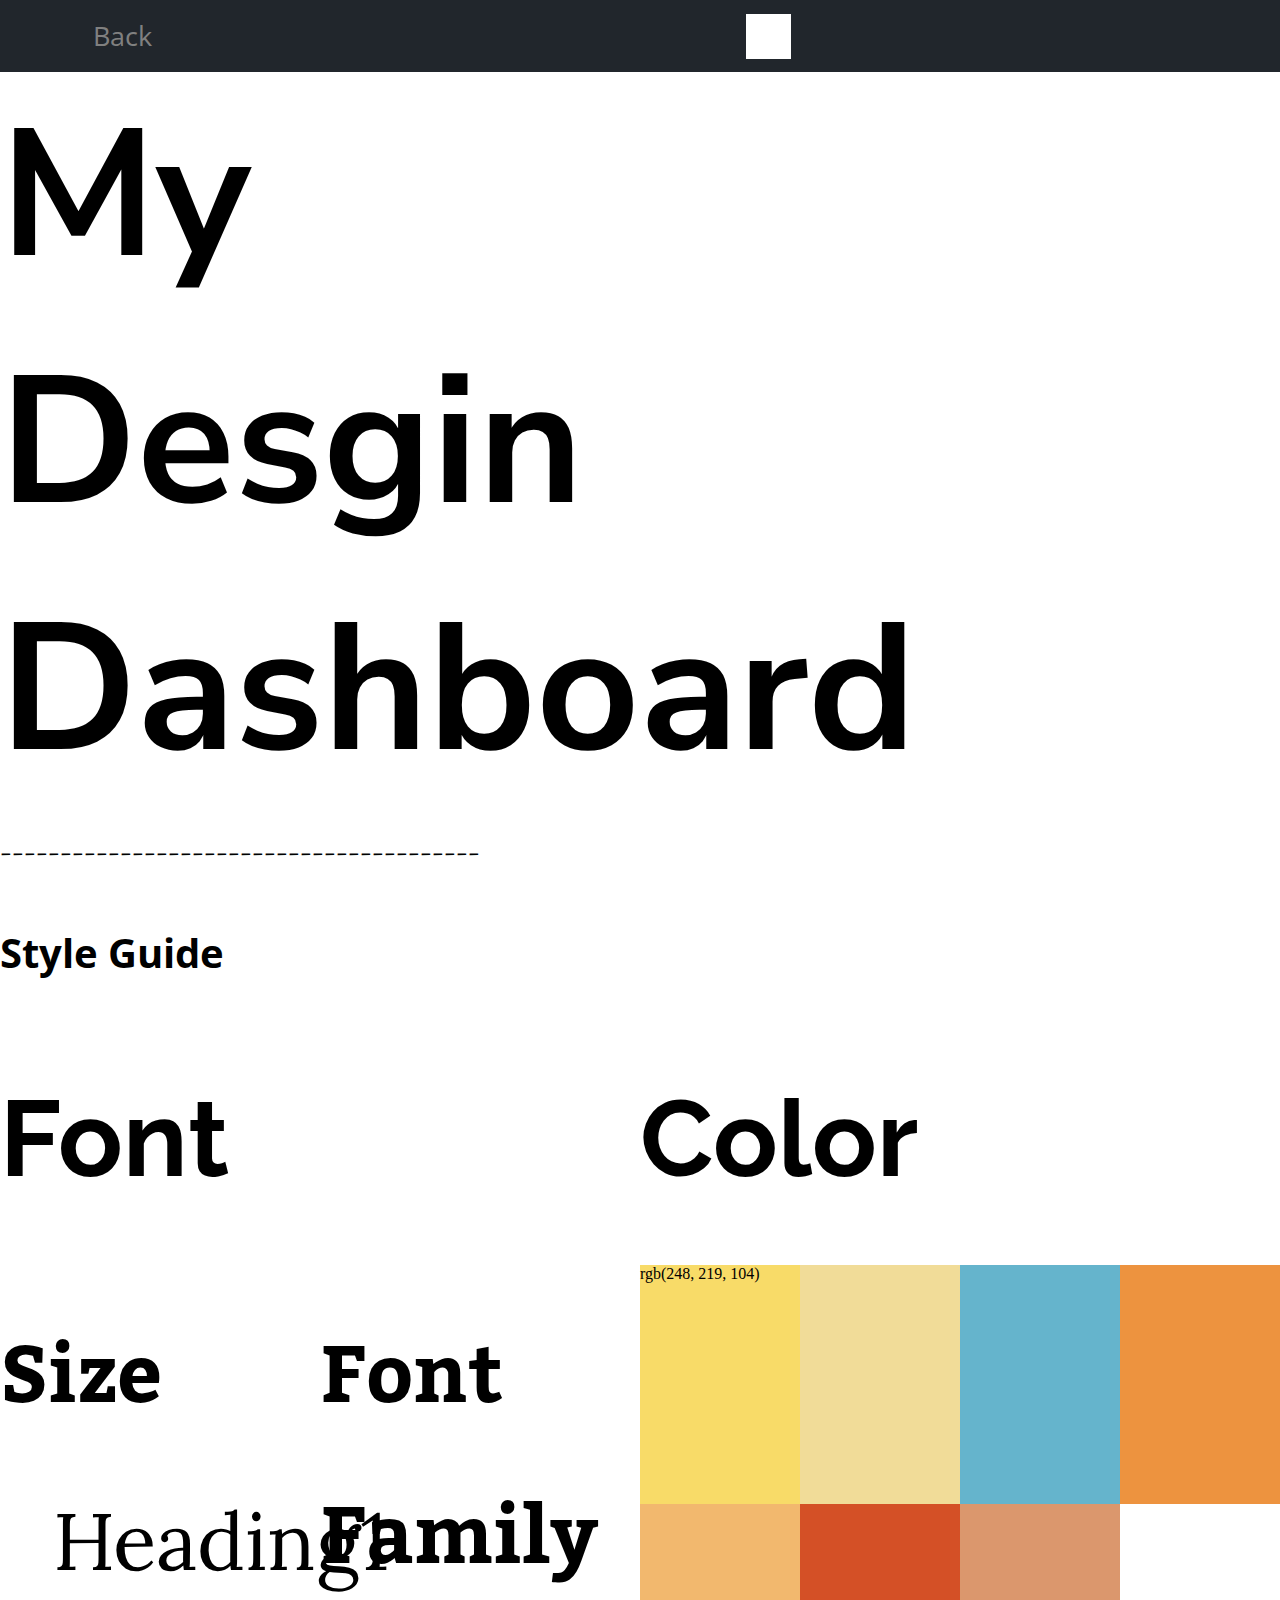
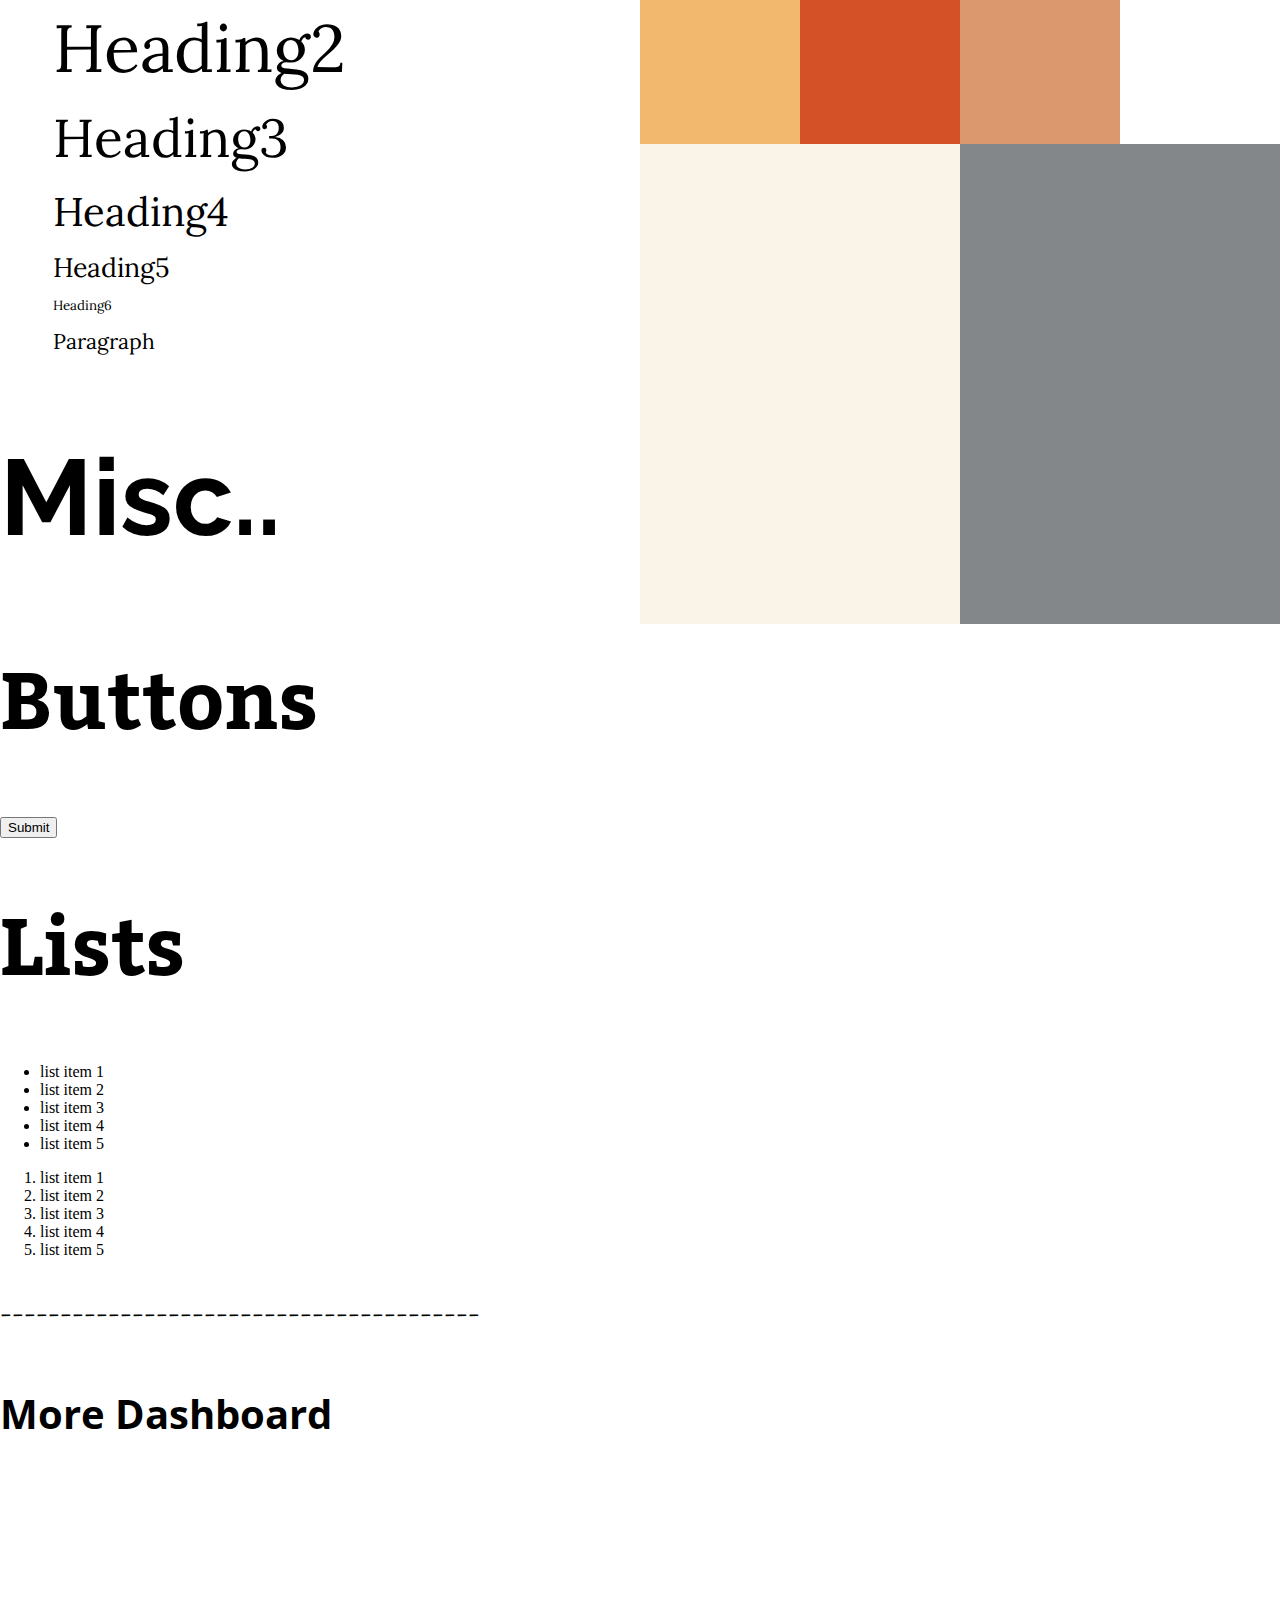
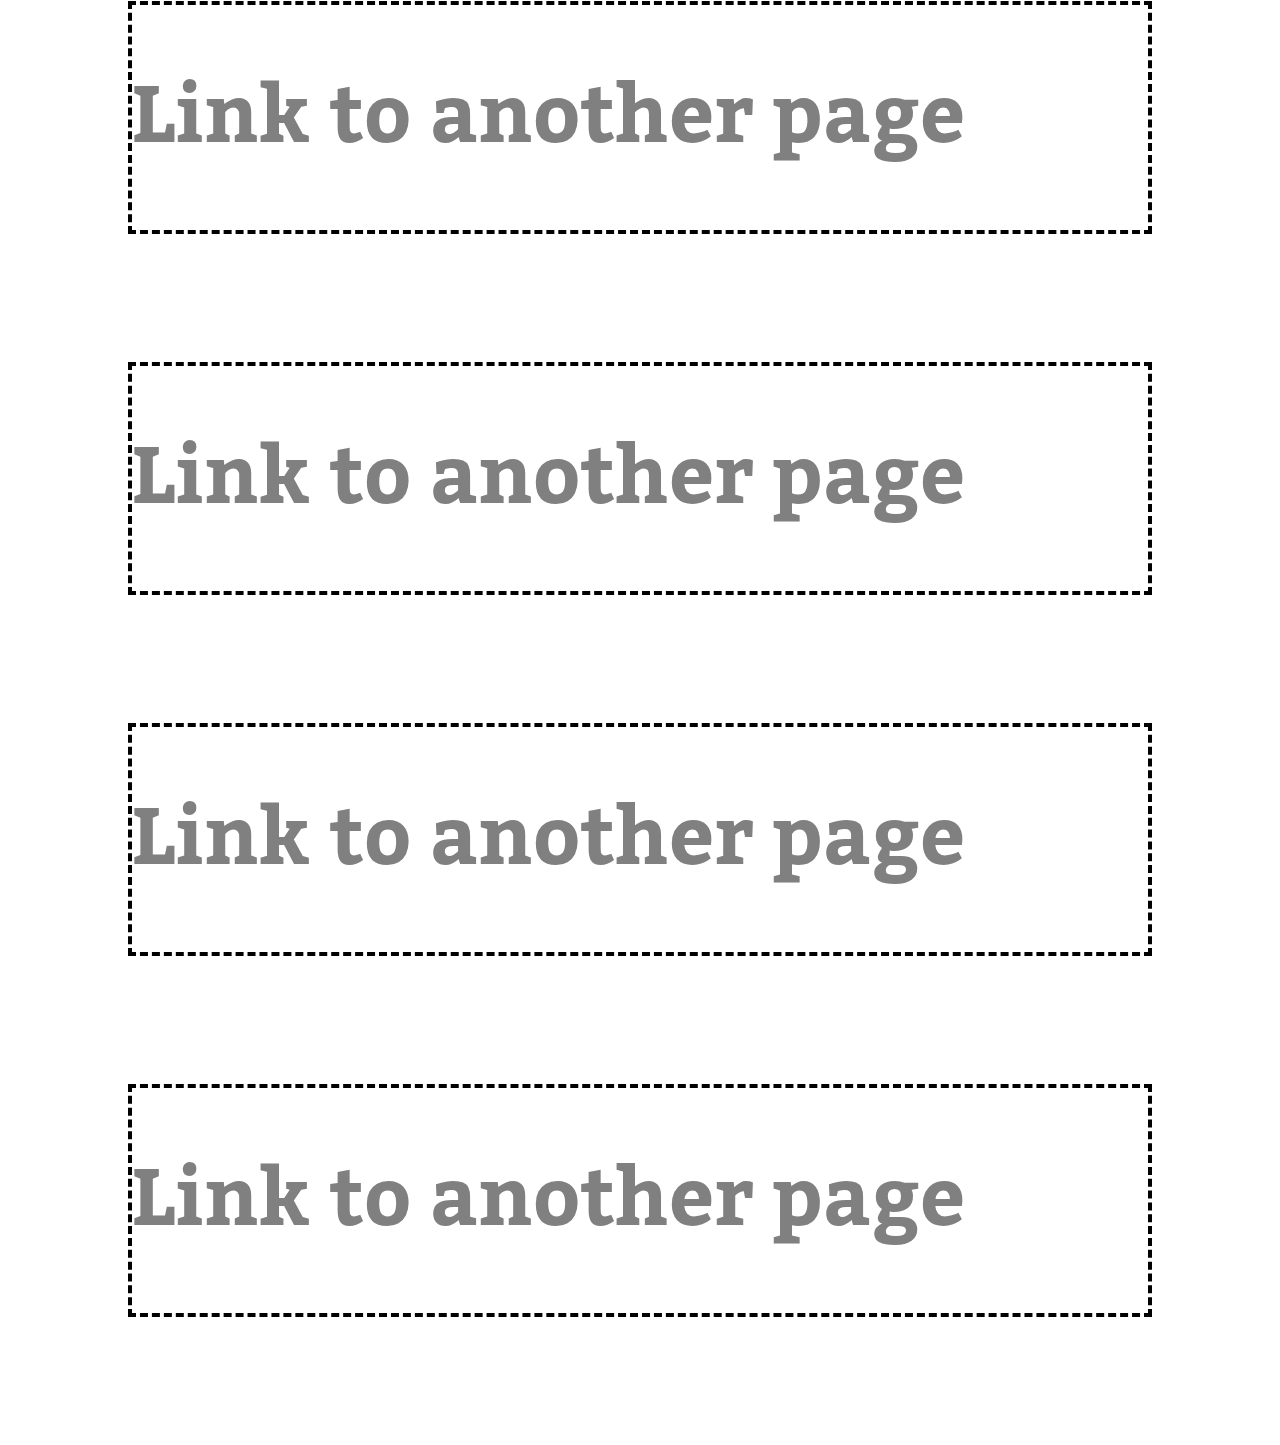
==== index.html @ 174cf0fc "temp save" ====
<!DOCTYPE html>
<html lang="en" dir="ltr">

<head>
    <meta charset="utf-8">
    <title>My Design Dashboard</title>
    <link rel="stylesheet" href="css/style.css">
</head>

<body>
    <div class="navBar">


      <div class="navButtonWrapper">
        <div class="navButton">
          <a href="#">Back</a>
        </div>

        <div class="navButton">

        </div>

      </div>



      <div class="logo">

      </div>

    </div>

    <div class="title">
      <h1>My</h1>
      <h1>Desgin</h1>
      <h1>Dashboard</h1>

    </div>

    <p>----------------------------------------</p>

    <h2>Style Guide</h2>

    <div class="curr">


      <div class="left">

        <h3>Font</h3>
        <div class="size">

          <h4>Size</h4>

          <ul>
            <p style = "font-size: 60pt; margin: 10pt;">Heading1</p>
            <p style = "font-size: 50pt; margin: 10pt;">Heading2</p>
            <p style = "font-size: 40pt; margin: 10pt;">Heading3</p>
            <p style = "font-size: 30pt; margin: 10pt;">Heading4</p>
            <p style = "font-size: 20pt; margin: 10pt;">Heading5</p>
            <p style = "font-size: 10pt; margin: 10pt;">Heading6</p>
            <p style = "font-size: 16pt; margin: 10pt;">Paragraph</p>

          </ul>



        </div>

        <div class="family">
          <h4>Font Family</h4>

        </div>
      </div>


      <div class="right">

        <h3>Color</h3>


        <div class="platter">
          <div id="c00">rgb(248, 219, 104)</div>
          <div id="c01"></div>
          <div id="c02"></div>
          <div id="c03"></div>

          <div id="c10"></div>
          <div id="c11"></div>
          <div id="c12"></div>
          <div id="c13"></div>

          <div id="c20"></div>
          <div id="c22"></div>
          <div id="c40"></div>

        </div>

      </div>

      <div class="misc">
        <h3>Misc..</h3>
        <div class="">
          <h4>Buttons</h4>
          <button type="button" name="button">Submit</button>

        </div>

        <div class="">
          <h4>Lists</h4>
          <ul>
            <li>list item 1</li>
            <li>list item 2</li>
            <li>list item 3</li>
            <li>list item 4</li>
            <li>list item 5</li>
          </ul>
          <ol>
            <li>list item 1</li>
            <li>list item 2</li>
            <li>list item 3</li>
            <li>list item 4</li>
            <li>list item 5</li>

          </ol>


        </div>

      </div>

    </div>


    <p>----------------------------------------</p>


    <h2>More Dashboard</h2>

    <div class="board">

      <div id="b01">
        <h4 style = "color: grey">Link to another page</h4>
      </div>

      <div id="b02">
        <h4 style = "color: grey">Link to another page</h4>
      </div>

      <div id="b03">
        <h4 style = "color: grey">Link to another page</h4>
      </div>


      <div id="b04">
        <h4 style = "color: grey">Link to another page</h4>
      </div>


    </div>

    <div class="footer">

    </div>

</body>

</html>
---- css/style.css ----
@import url('https://fonts.googleapis.com/css?family=Nunito+Sans:400,700|Open+Sans:700|Roboto|Lato|Raleway:800|EB+Garamond|Kadwa|Lora&display=swap');
*{
  box-sizing: border-box;
}

body, html{
  margin: 0px;
  padding: 0px;
}

body{
  display: flex;
  flex-direction: column;
}

h1{
  font-size: 20vh;
  font-family: "Nunito Sans";
  margin-top: 0.1vh;
  margin-bottom: 0.1vh;

}
h2{
  font-size: 30pt;
  margin-top: 0.8em;
  margin-bottom: 0.8em;
  font-family: "Open Sans"
}



.navBar{
  display: grid;
  grid-template-columns: auto, 10%, auto;
  grid-template-rows: 100%;
  width: 100vw;
  height: 8vh;
  background-color: rgb(33,38,44);
  align-items: center;


}

.navButtonWrapper{
  grid-column-start: 1;
  grid-column-end: 2;
  height: 100%;
  width: 20vw;
  display: flex;
  flex-direction: row;
  flex-wrap: nowrap;
  justify-content: center;
  align-items: center;


}

.navButton{
  transition-duration: 0.5s;
  border-radius: 4pt;
  padding: 4pt;
}

.navButton a{
  font-size: 20pt;
  font-family: "Open Sans";
  color: grey;
  text-decoration: none;

}

.navButton:hover{
  background-color: white;
  color: black;
  transition-duration: 0.5s;
}

.logo{
  grid-column-start: 2;
  grid-column-end: 3;
  height:5vh;
  width: 5vh;
  background-image: url("../static/emoji.jpg")
}

.curr {
  display: grid;
  grid-template-columns: 50%, 50%;
  grid-template-rows: auto auto;


}
.curr .left{
  display: grid;
  grid-column-start: 1;
  width: 50vw;
  grid-template-columns: 50% 50%;
  grid-template-rows: auto auto;
}

.left h3{
  grid-column: 1 / 3;
  grid-row: 1 / 2;

}

.size{
  grid-column: 1 / 2;
  grid-row: 2 / 3;
}

.family{
  grid-column: 2 / 3;
  grid-row: 2 /3
}

.curr .right{
  width: 50vw;
  grid-column-start: 2;

}

.platter{
  display: grid;
  width: 100%;
  height: 100%;
  grid-template-columns: 25% 25% 25% 25%;
  grid-template-rows: 25% 25% 25% 25%;

}

.platter div{
  transition-duration: 0.3s;
}

.platter span{
  display: none;
}

.platter div:hover{
  transform: scale(1.2);
  transition-duration: 0.3s;
  border: 1px solid black;


}

.platter div:hover + span{
  display: block;
}




#c00{
  background-color: rgb(248, 219, 104);

}

#c01{
  background-color: rgb(241, 220, 152);

}
#c02{
  background-color: rgb(101, 180, 204);

}
#c03{
  background-color: rgb(237, 147, 63);

}
#c10{
  background-color: rgb(242, 184, 110);

}
#c11{
  background-color: rgb(212, 80, 38);

}
#c12{
  background-color: rgb(219, 151, 109);

}


#c20{
  background-color: rgb(249, 244, 231);
  grid-column: 1 / 3;
  grid-row: 3 / 5;

}
#c22{
  background-color: rgb(131, 135, 138);
  grid-column: 3 / 5;
  grid-row: 3 / 5;

}



.curr .misc{
  grid-column-start: 1;
  grid-row-start: 2;

}







.board div{
  width: 80vw;
  margin: 10vw;
  border: 4px dashed black;
  transition-duration: 0.3s;

}

.board div:hover{
  transform: scale(0.98);
  border: 5px solid black;
  transition-duration: 0.3s;

}


h3{
  font-size: 80pt;
  margin-top: 0.6em;
  margin-bottom: 0.6em;
  font-family: "Raleway"
}
h4{
  font-size: 60pt;
  margin-top: 0.4em;
  margin-bottom: 0.4em;
  font-family: "Kadwa"
}
h5{
  font-size: 40pt;
  margin-top: 0.2em;
  margin-bottom: 0.2em;
  font-family: "Roboto"
}
h6{
  font-size: 20pt;
  margin-top: 0.1em;
  margin-bottom: 0.1em;
  font-family: "Lato"
}

p{
  font-size: 18pt;
  font-family: "Lora"
}


.navSub{
  margin-top:3vh;
  margin-left: 1.5vw;
  margin-right:1.5vw;
  font-size: 3.5vh;
  font-family: sans-serif;
  background-color: black;
  width: 100px;
  height: 40px;
  text-align: center;
  transition-duration: 0.25s;
}

.navSub:hover{
  width: 120px;
  height: 45px;
  transition-duration: 0.25s;
}




.linkButton{
  color: grey;
  transition-duration: 0.25s;
  text-decoration: none;

}
.linkButton:hover{
  color: white;
  text-decoration: underline;
  transition-duration: 0.25s;
}
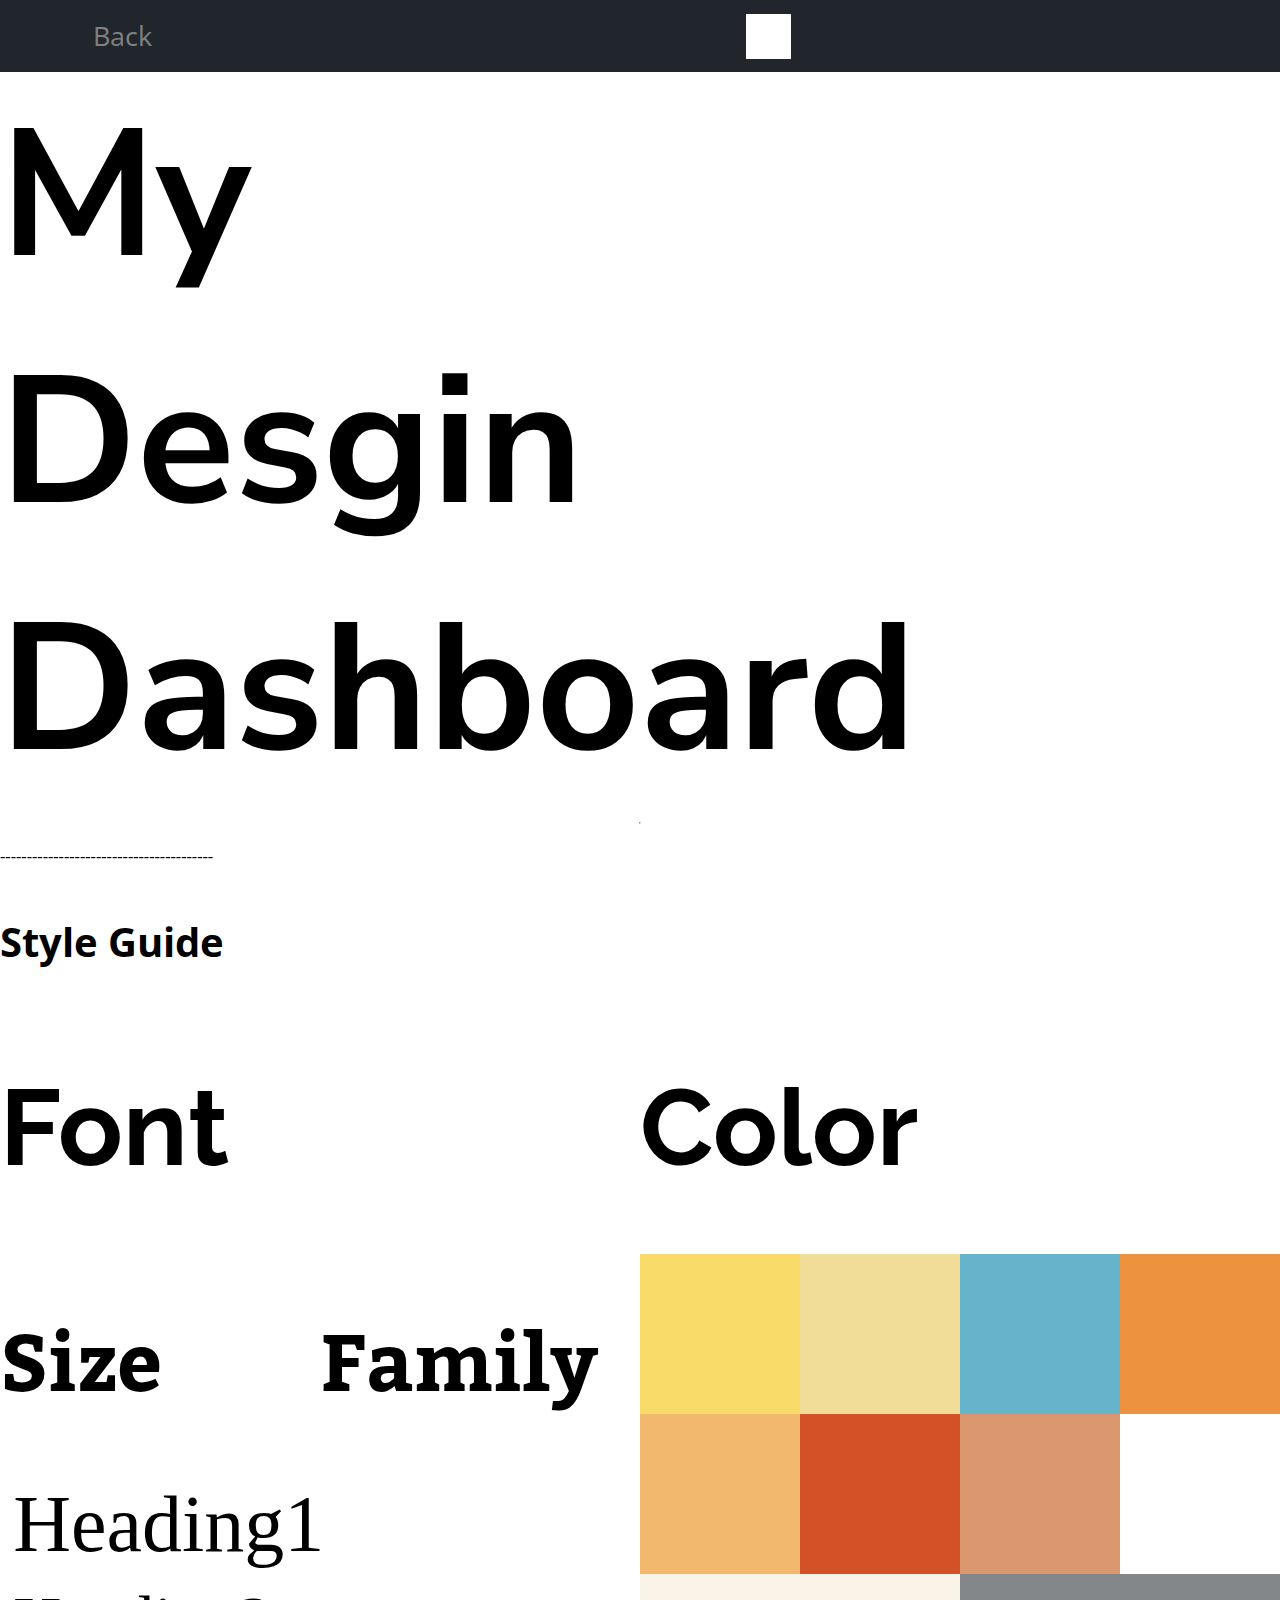
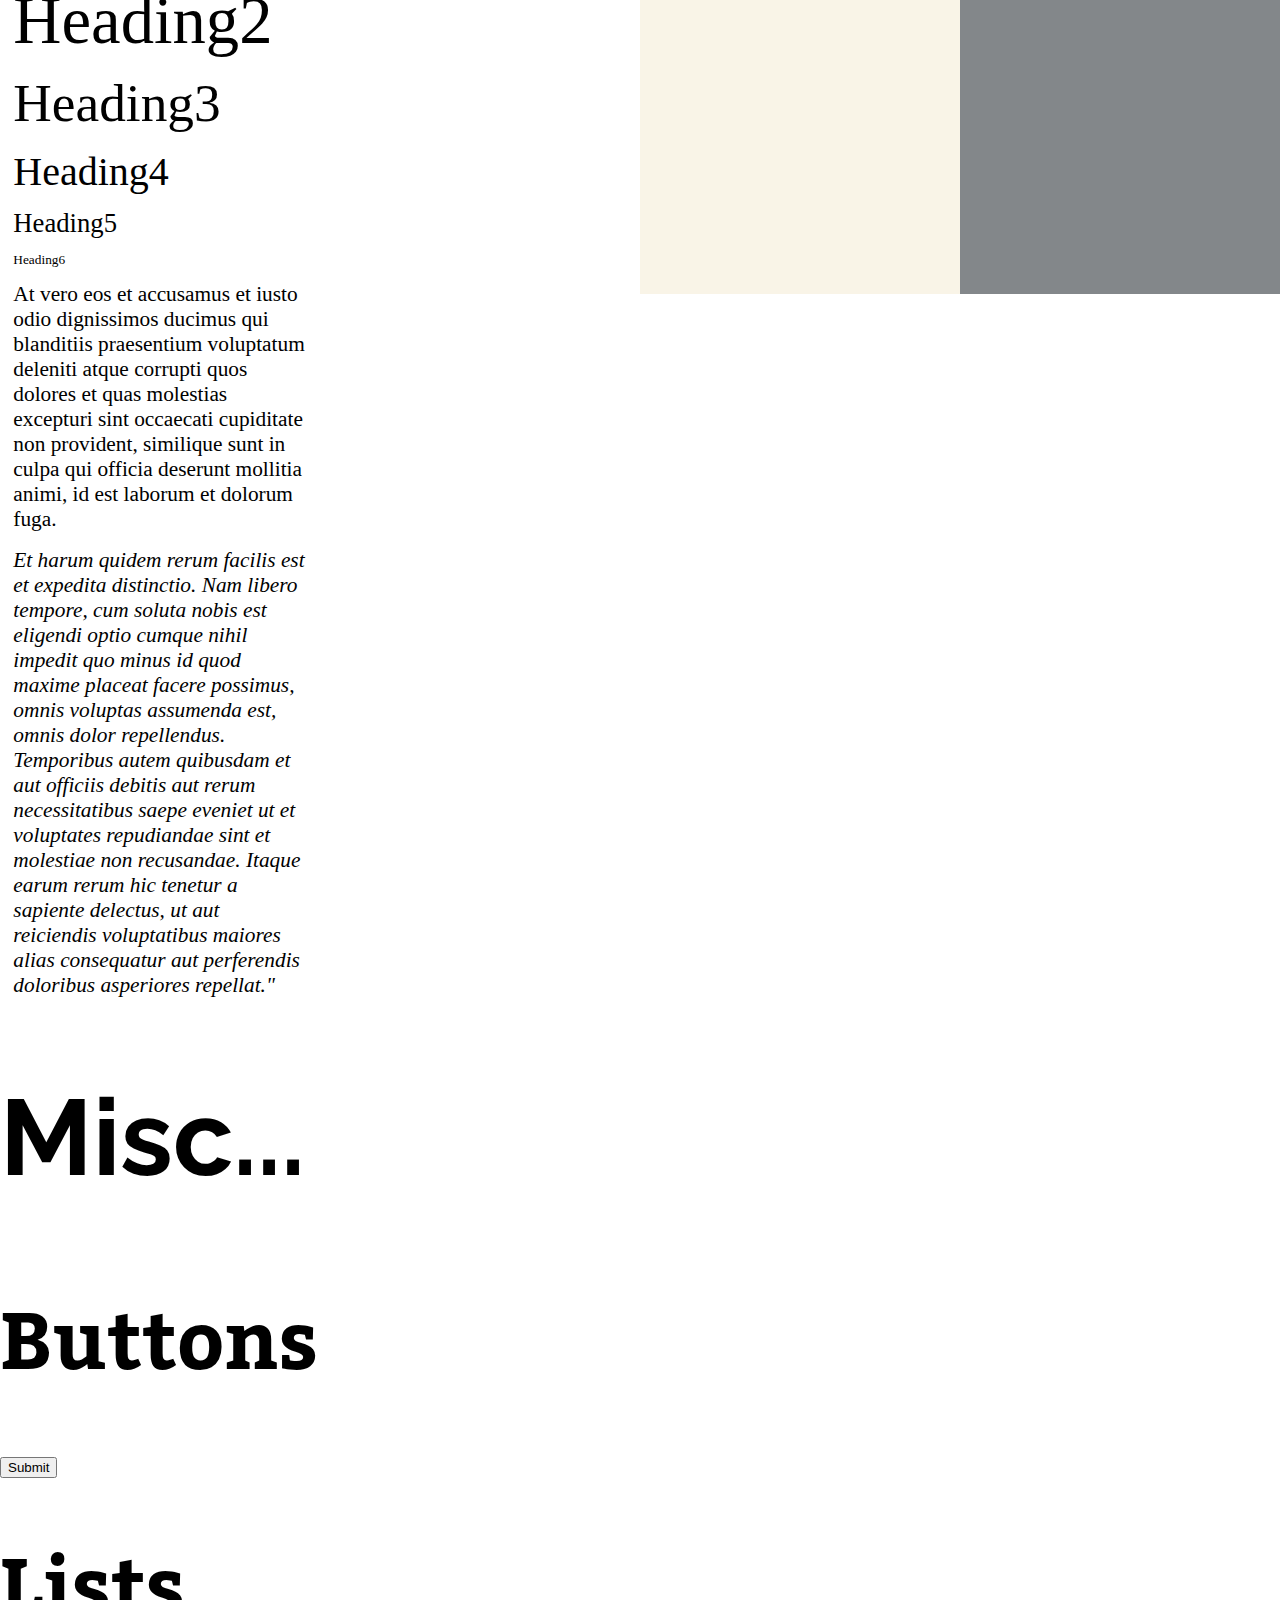
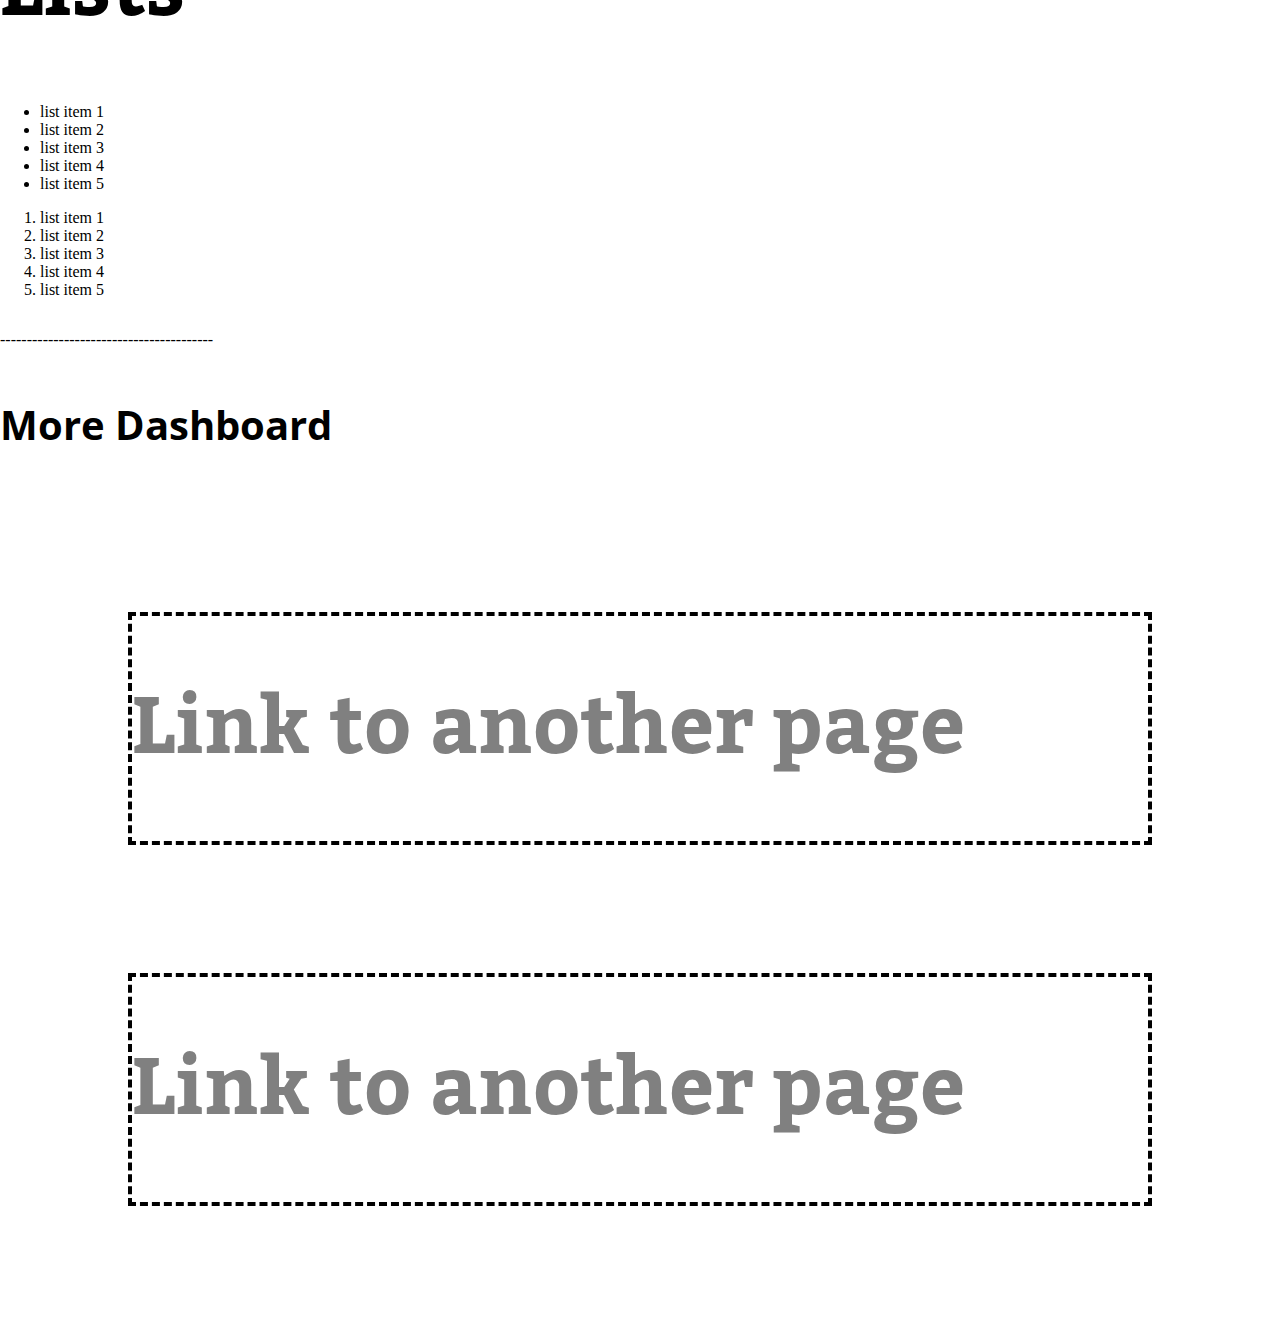
==== commit ec0915d9: "temp save" ====
--- a/index.html
+++ b/index.html
@@ -37,6 +37,8 @@
 
     </div>
 
+    <hr>
+
     <p>----------------------------------------</p>
 
     <h2>Style Guide</h2>
@@ -51,23 +53,34 @@
 
           <h4>Size</h4>
 
-          <ul>
-            <p style = "font-size: 60pt; margin: 10pt;">Heading1</p>
-            <p style = "font-size: 50pt; margin: 10pt;">Heading2</p>
-            <p style = "font-size: 40pt; margin: 10pt;">Heading3</p>
-            <p style = "font-size: 30pt; margin: 10pt;">Heading4</p>
-            <p style = "font-size: 20pt; margin: 10pt;">Heading5</p>
-            <p style = "font-size: 10pt; margin: 10pt;">Heading6</p>
-            <p style = "font-size: 16pt; margin: 10pt;">Paragraph</p>
 
-          </ul>
+          <p style = "font-size: 60pt; margin: 10pt;">Heading1</p>
+          <p style = "font-size: 50pt; margin: 10pt;">Heading2</p>
+          <p style = "font-size: 40pt; margin: 10pt;">Heading3</p>
+          <p style = "font-size: 30pt; margin: 10pt;">Heading4</p>
+          <p style = "font-size: 20pt; margin: 10pt;">Heading5</p>
+          <p style = "font-size: 10pt; margin: 10pt;">Heading6</p>
+          <p style = "font-size: 16pt; margin: 10pt;">At vero eos et accusamus et iusto odio
+            dignissimos ducimus qui blanditiis praesentium voluptatum deleniti atque
+            corrupti quos dolores et quas molestias excepturi sint occaecati cupiditate
+            non provident, similique sunt in culpa qui officia deserunt mollitia animi,
+            id est laborum et dolorum fuga. <p>
+          <p style = "font-size: 16pt; margin: 10pt; font-style: italic">Et harum quidem rerum facilis est et expedita
+            distinctio. Nam libero tempore, cum soluta nobis est eligendi optio cumque nihil
+            impedit quo minus id quod maxime placeat facere possimus, omnis voluptas assumenda est,
+            omnis dolor repellendus. Temporibus autem quibusdam et aut officiis debitis aut rerum
+            necessitatibus saepe eveniet ut et voluptates repudiandae sint et molestiae non recusandae.
+            Itaque earum rerum hic tenetur a sapiente delectus, ut aut reiciendis voluptatibus maiores alias
+            consequatur aut perferendis doloribus asperiores repellat."</p>
+
+
 
 
 
         </div>
 
         <div class="family">
-          <h4>Font Family</h4>
+          <h4>Family</h4>
 
         </div>
       </div>
@@ -79,26 +92,26 @@
 
 
         <div class="platter">
-          <div id="c00">rgb(248, 219, 104)</div>
-          <div id="c01"></div>
-          <div id="c02"></div>
-          <div id="c03"></div>
+          <div id="c00"><span>rgb(248, 219, 104)</span></div>
+          <div id="c01"><span>rgb(248, 219, 104)</span></div>
+          <div id="c02"><span>rgb(248, 219, 104)</span></div>
+          <div id="c03"><span>rgb(248, 219, 104)</span></div>
 
-          <div id="c10"></div>
-          <div id="c11"></div>
-          <div id="c12"></div>
-          <div id="c13"></div>
+          <div id="c10"><span>rgb(248, 219, 104)</span></div>
+          <div id="c11"><span>rgb(248, 219, 104)</span></div>
+          <div id="c12"><span>rgb(248, 219, 104)</span></div>
+          <div id="c13"><span>rgb(248, 219, 104)</span></div>
 
-          <div id="c20"></div>
-          <div id="c22"></div>
-          <div id="c40"></div>
+          <div id="c20"><span>rgb(248, 219, 104)</span></div>
+          <div id="c22"><span>rgb(248, 219, 104)</span></div>
+          <div id="c40"><span>rgb(248, 219, 104)</span></div>
 
         </div>
 
       </div>
 
       <div class="misc">
-        <h3>Misc..</h3>
+        <h3>Misc...</h3>
         <div class="">
           <h4>Buttons</h4>
           <button type="button" name="button">Submit</button>
@@ -146,14 +159,14 @@
         <h4 style = "color: grey">Link to another page</h4>
       </div>
 
-      <div id="b03">
+      <!-- <div id="b03">
         <h4 style = "color: grey">Link to another page</h4>
       </div>
 
 
       <div id="b04">
         <h4 style = "color: grey">Link to another page</h4>
-      </div>
+      </div> -->
 
 
     </div>
--- a/css/style.css
+++ b/css/style.css
@@ -26,6 +26,7 @@
   margin-bottom: 0.8em;
   font-family: "Open Sans"
 }
+
 
 
 
@@ -85,7 +86,7 @@
 
 .curr {
   display: grid;
-  grid-template-columns: 50%, 50%;
+  grid-template-columns: 50% 50%;
   grid-template-rows: auto auto;
 
 
@@ -109,6 +110,17 @@
   grid-row: 2 / 3;
 }
 
+.size h1{
+
+}
+
+.size h2{
+
+}
+.size p{
+  font-family: Georgia;
+  font
+}
 .family{
   grid-column: 2 / 3;
   grid-row: 2 /3
@@ -116,6 +128,7 @@
 
 .curr .right{
   width: 50vw;
+  height: 50vw;
   grid-column-start: 2;
 
 }
@@ -131,23 +144,31 @@
 
 .platter div{
   transition-duration: 0.3s;
-}
-
-.platter span{
-  display: none;
-}
-
-.platter div:hover{
+  display: flex;
+  justify-content: center;
+  align-items: center;
+}
+
+.platter div span{
+  opacity: 0;
+  transition-duration: 0.5s;
+}
+
+
+
+.platter div:hover {
   transform: scale(1.2);
   transition-duration: 0.3s;
   border: 1px solid black;
 
-
-}
-
-.platter div:hover + span{
-  display: block;
-}
+}
+
+.platter div:hover span{
+  opacity: 1;
+  transition-duration: 0.5s;
+
+}
+
 
 
 
@@ -232,6 +253,10 @@
   margin-bottom: 0.6em;
   font-family: "Raleway"
 }
+h3:hover{
+  text-decoration: underline;
+
+}
 h4{
   font-size: 60pt;
   margin-top: 0.4em;
@@ -251,10 +276,7 @@
   font-family: "Lato"
 }
 
-p{
-  font-size: 18pt;
-  font-family: "Lora"
-}
+
 
 
 .navSub{
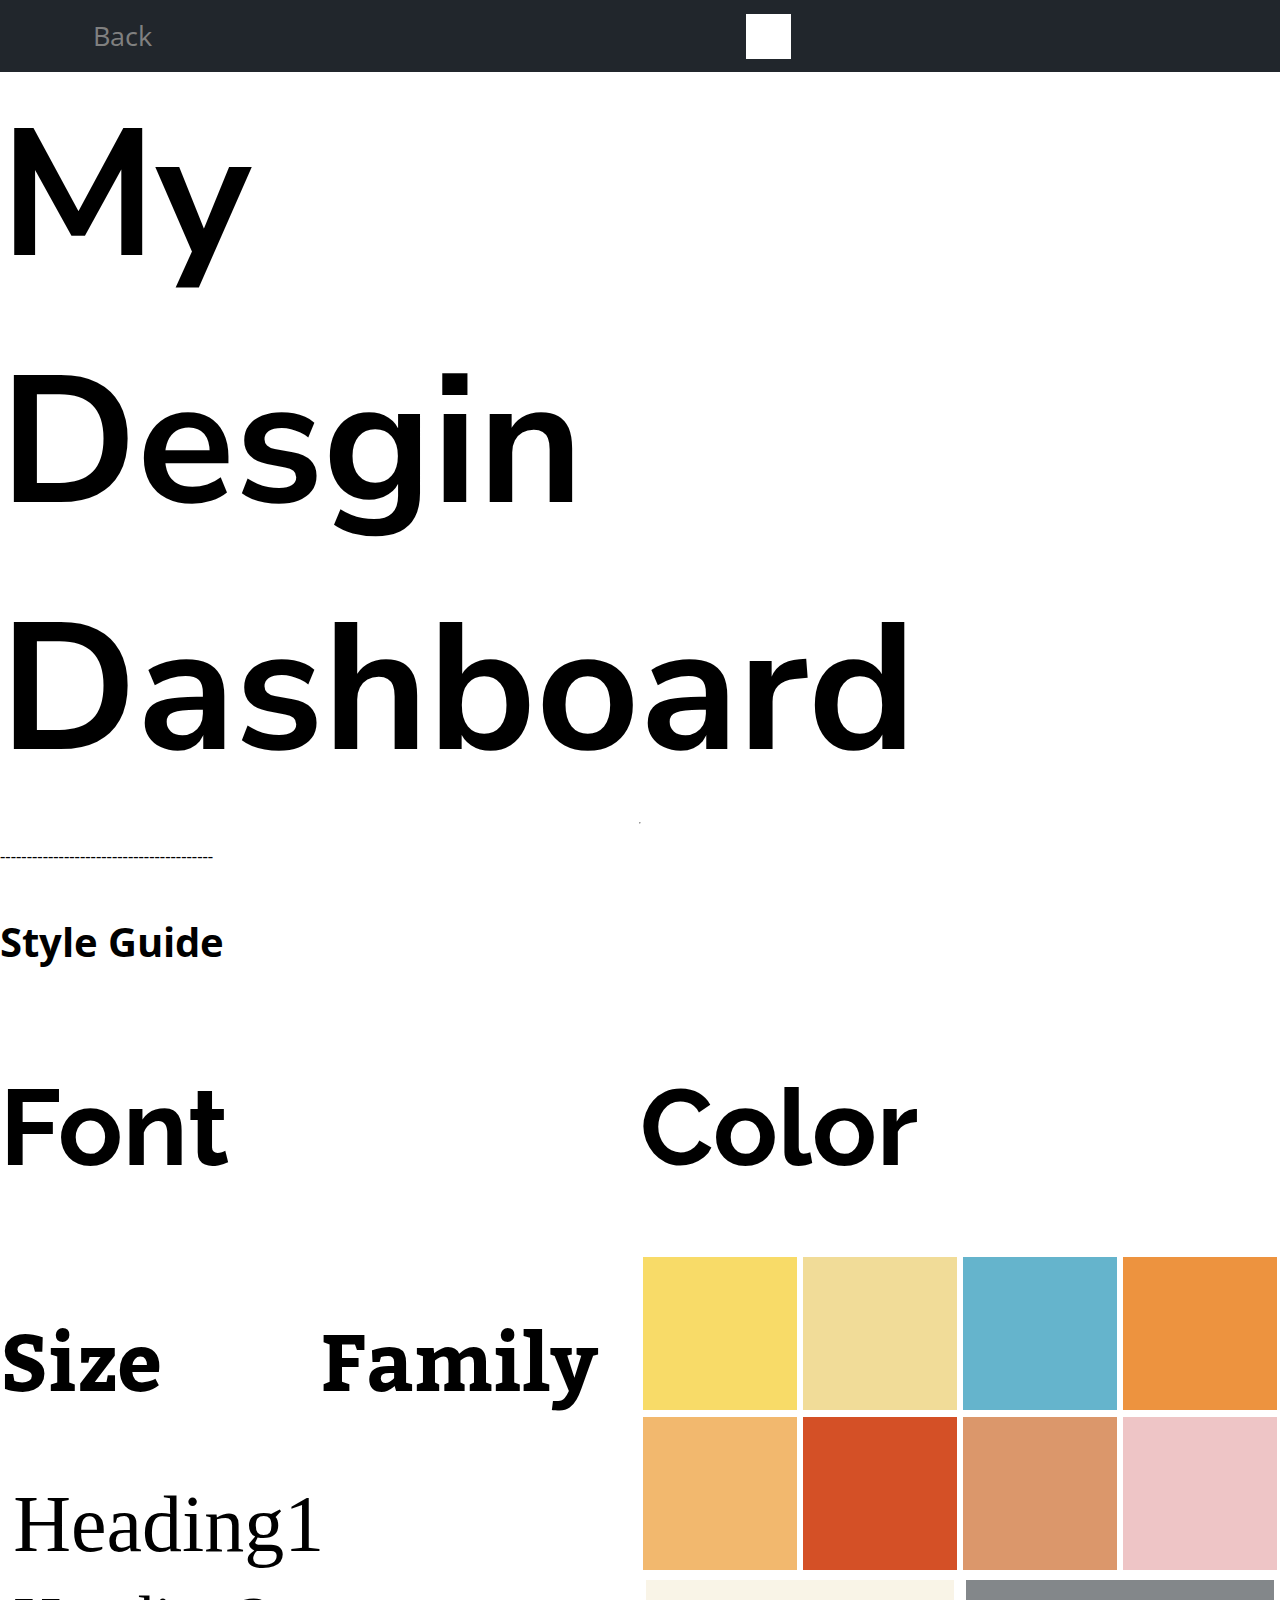
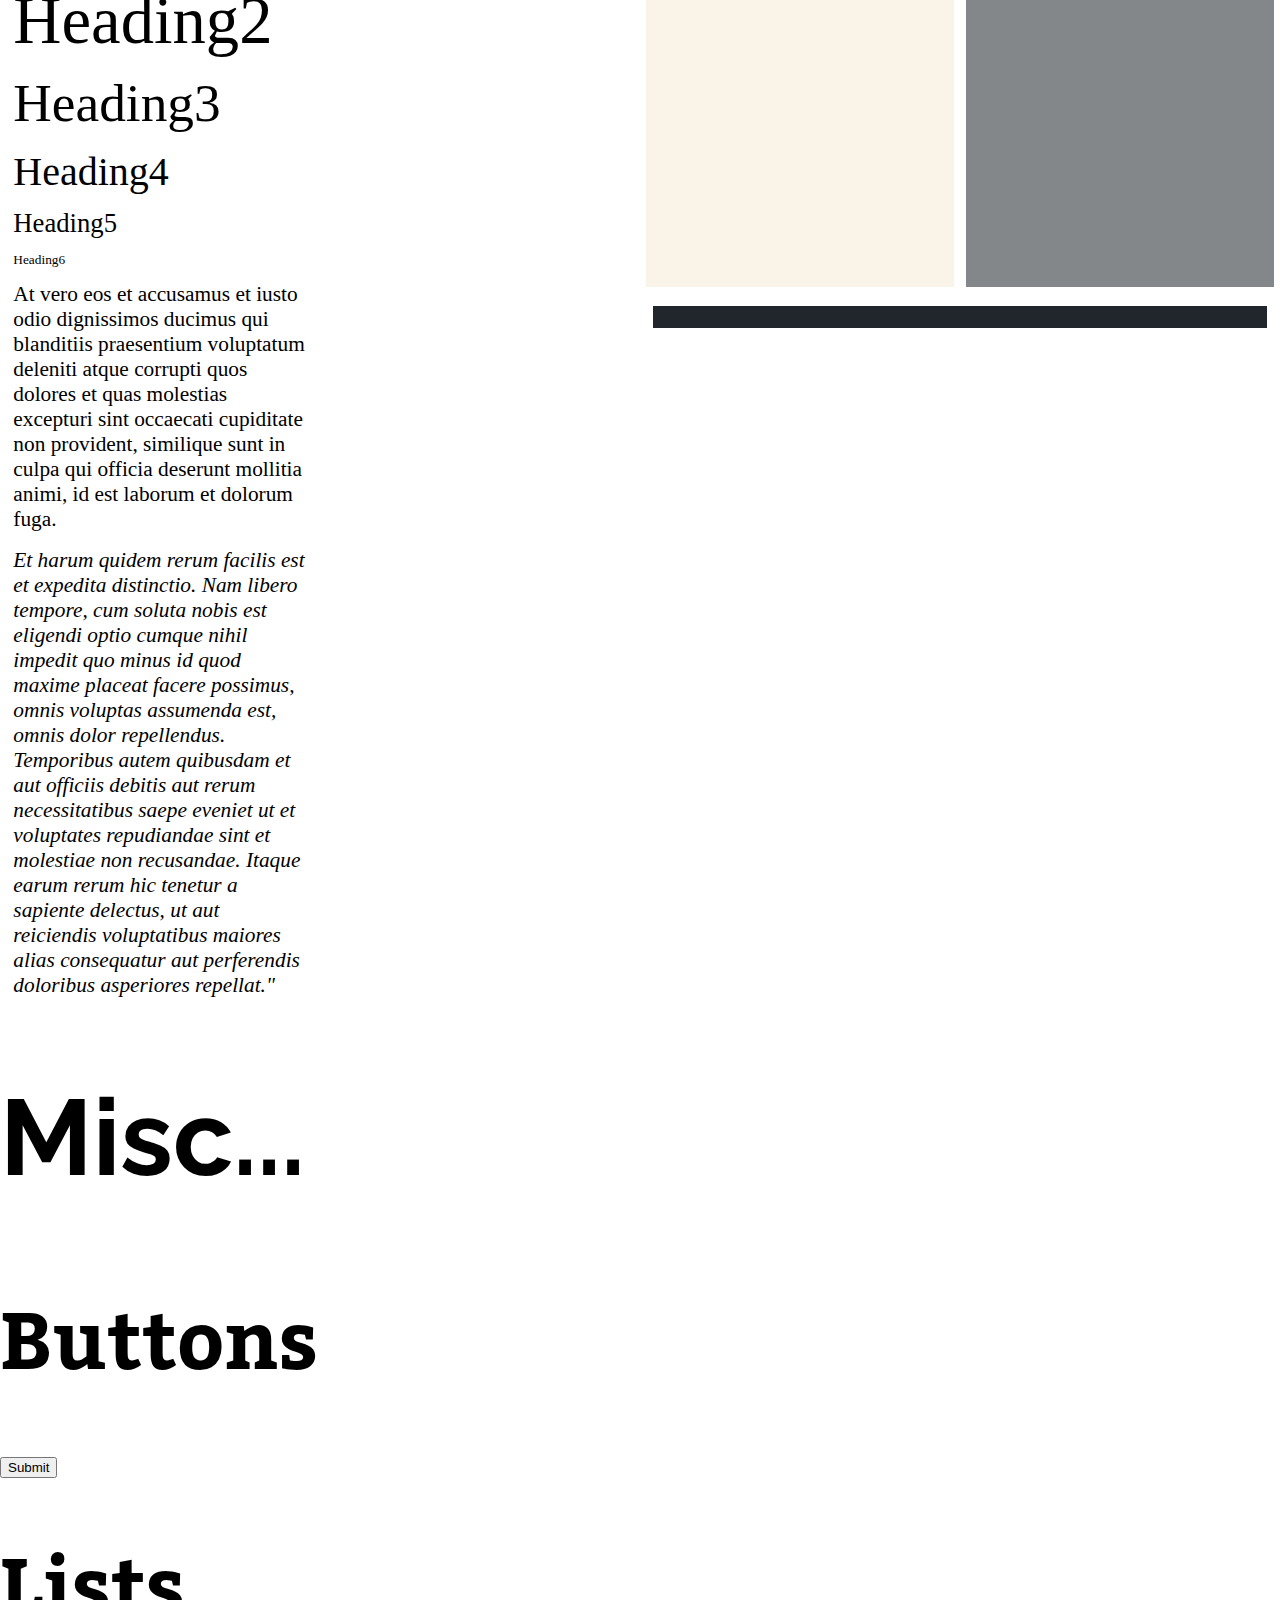
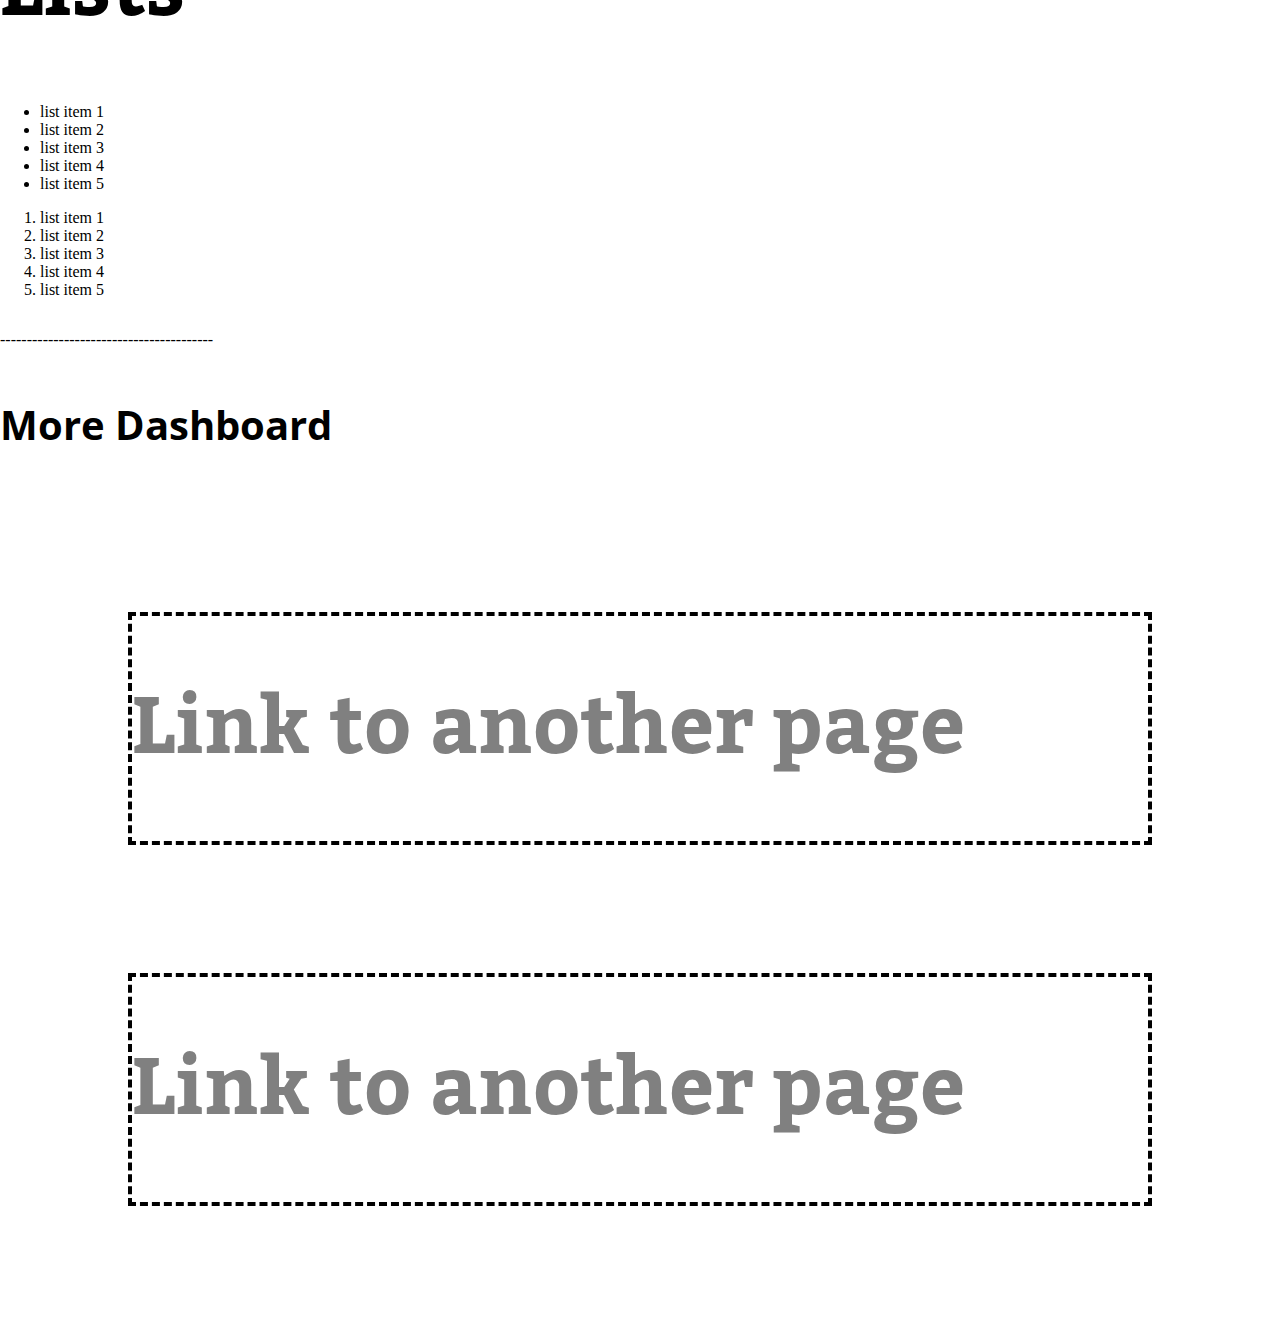
==== commit 810a470f: "temp save" ====
--- a/index.html
+++ b/index.html
@@ -92,19 +92,19 @@
 
 
         <div class="platter">
-          <div id="c00"><span>rgb(248, 219, 104)</span></div>
-          <div id="c01"><span>rgb(248, 219, 104)</span></div>
-          <div id="c02"><span>rgb(248, 219, 104)</span></div>
-          <div id="c03"><span>rgb(248, 219, 104)</span></div>
+          <div id="c00"><span>#f8db68</span></div>
+          <div id="c01"><span>#f1dc98</span></div>
+          <div id="c02"><span>#65b4cc</span></div>
+          <div id="c03"><span>#ed933f</span></div>
 
-          <div id="c10"><span>rgb(248, 219, 104)</span></div>
-          <div id="c11"><span>rgb(248, 219, 104)</span></div>
-          <div id="c12"><span>rgb(248, 219, 104)</span></div>
-          <div id="c13"><span>rgb(248, 219, 104)</span></div>
+          <div id="c10"><span>#f2b86e</span></div>
+          <div id="c11"><span>#d45026</span></div>
+          <div id="c12"><span>#db976b</span></div>
+          <div id="c13"><span>#eec5c6</span></div>
 
-          <div id="c20"><span>rgb(248, 219, 104)</span></div>
-          <div id="c22"><span>rgb(248, 219, 104)</span></div>
-          <div id="c40"><span>rgb(248, 219, 104)</span></div>
+          <div id="c20"><span>#f9f4e7</span></div>
+          <div id="c22"><span>#83878a</span></div>
+          <div id="c40"><span>#21262c</span></div>
 
         </div>
 
--- a/css/style.css
+++ b/css/style.css
@@ -143,6 +143,7 @@
 }
 
 .platter div{
+  margin:2%;
   transition-duration: 0.3s;
   display: flex;
   justify-content: center;
@@ -152,20 +153,22 @@
 .platter div span{
   opacity: 0;
   transition-duration: 0.5s;
-}
-
-
+  font-family: sans-serif;
+  font-size: 14pt;
+  text-transform: uppercase;
+
+}
 
 .platter div:hover {
   transform: scale(1.2);
   transition-duration: 0.3s;
-  border: 1px solid black;
+  border: 1px dashed black;
 
 }
 
 .platter div:hover span{
   opacity: 1;
-  transition-duration: 0.5s;
+  transition-duration: 0.7s;
 
 }
 
@@ -174,47 +177,58 @@
 
 
 #c00{
-  background-color: rgb(248, 219, 104);
+  background-color: #f8db68;
 
 }
 
 #c01{
-  background-color: rgb(241, 220, 152);
+  background-color: #f1dc98;
 
 }
 #c02{
-  background-color: rgb(101, 180, 204);
+  background-color: #65b4cc;
 
 }
 #c03{
-  background-color: rgb(237, 147, 63);
+  background-color: #ed933f;
 
 }
 #c10{
-  background-color: rgb(242, 184, 110);
+  background-color: #f2b86e;
 
 }
 #c11{
-  background-color: rgb(212, 80, 38);
+  background-color: #d45026;
 
 }
 #c12{
-  background-color: rgb(219, 151, 109);
-
+  background-color: #db976b;
+
+}
+
+#c13{
+  background-color: #eec5c6;
 }
 
 
 #c20{
-  background-color: rgb(249, 244, 231);
+  background-color: #f9f4e7;
   grid-column: 1 / 3;
   grid-row: 3 / 5;
 
 }
 #c22{
-  background-color: rgb(131, 135, 138);
+  background-color: #83878a;
   grid-column: 3 / 5;
   grid-row: 3 / 5;
 
+}
+
+#c40{
+  background-color: #21262c;
+  color: #F9F4E7;
+  grid-column: 1 / 5;
+  grid-row: 5 / 6;
 }
 
 
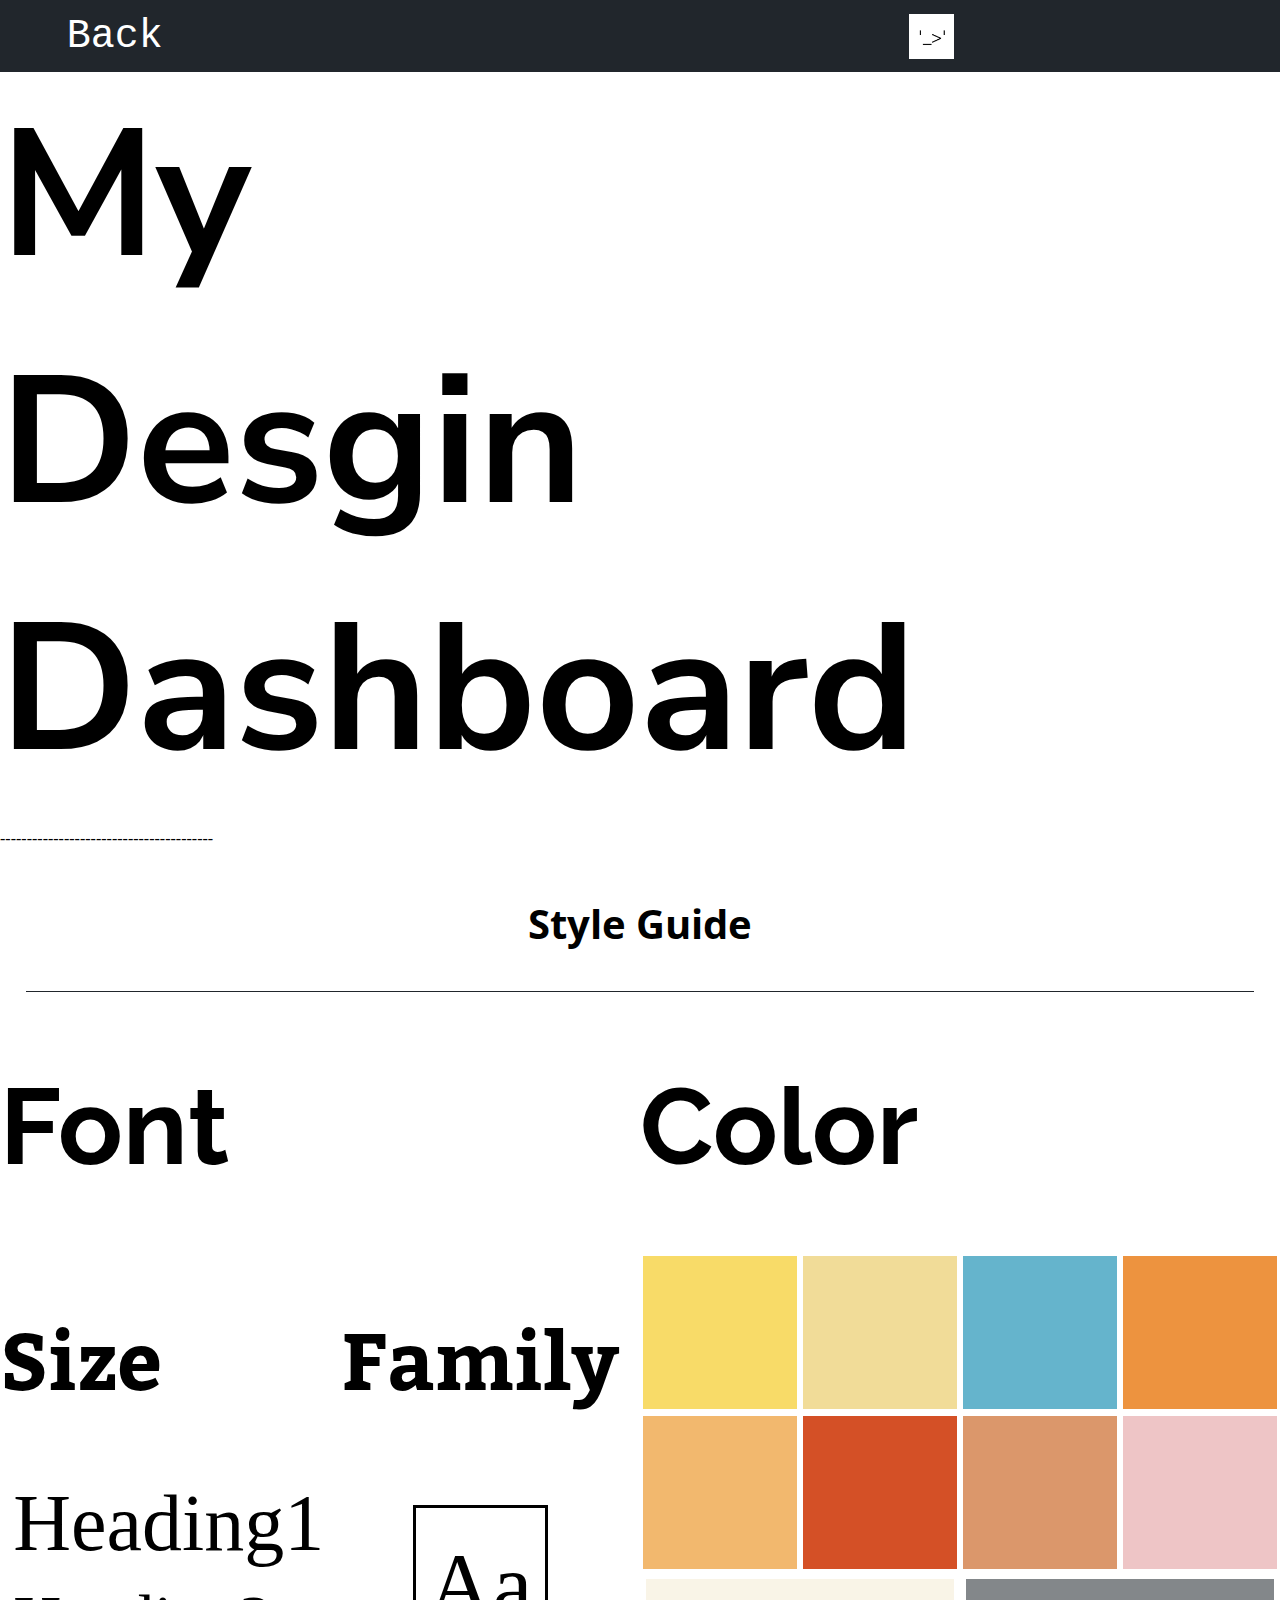
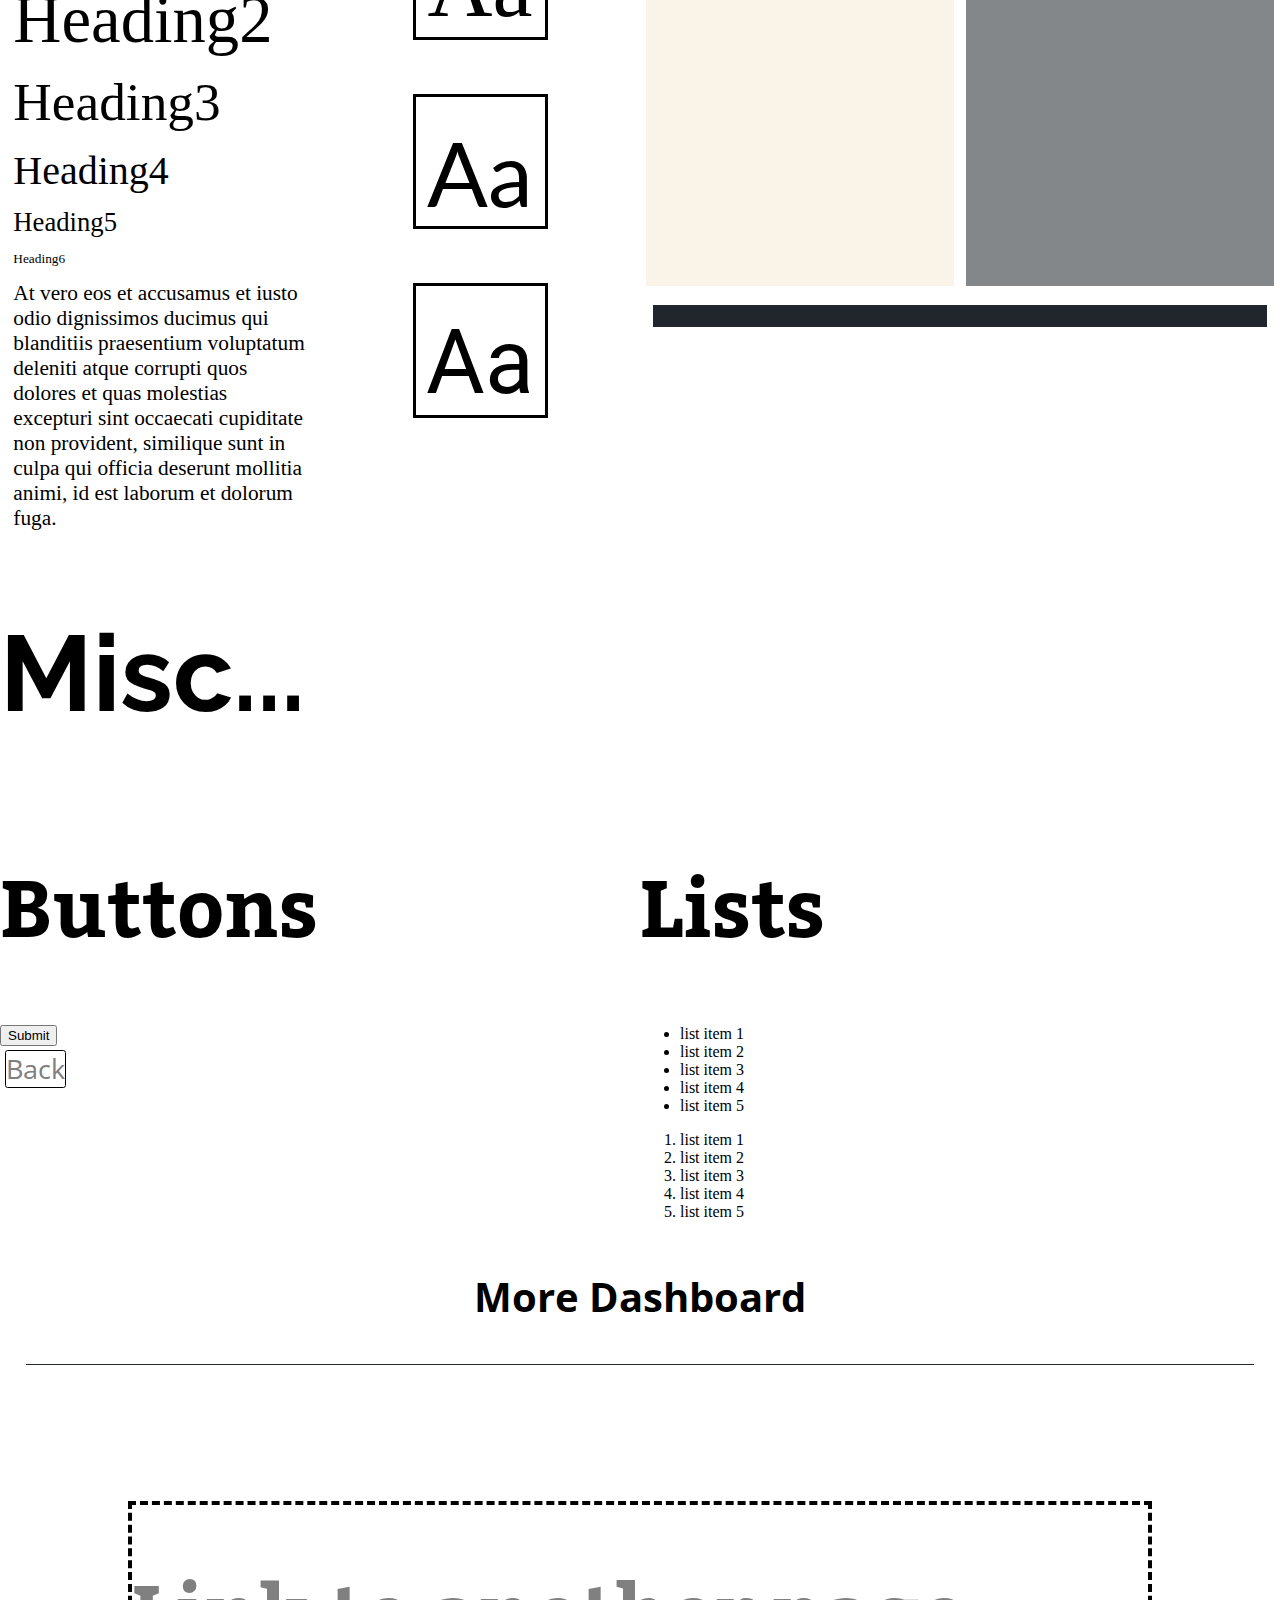
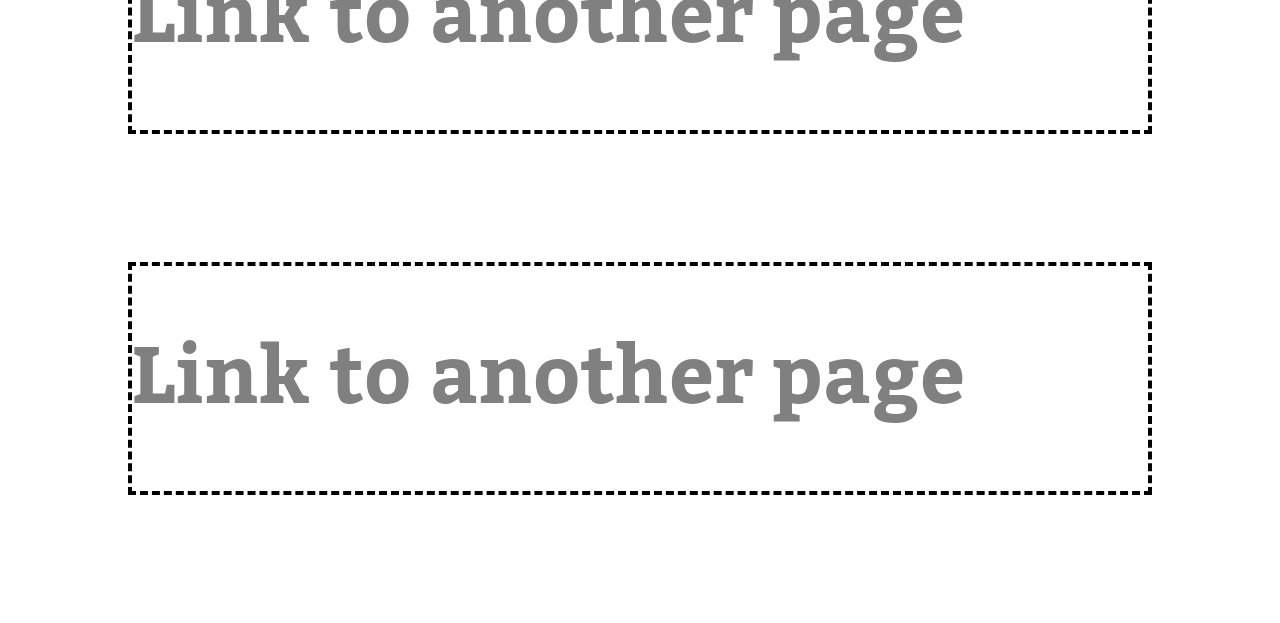
==== commit 0b98882f: "temp save" ====
--- a/index.html
+++ b/index.html
@@ -12,21 +12,15 @@
 
 
       <div class="navButtonWrapper">
-        <div class="navButton">
+
+        <div class="back">
           <a href="#">Back</a>
-        </div>
-
-        <div class="navButton">
 
         </div>
 
       </div>
 
-
-
-      <div class="logo">
-
-      </div>
+      <img src="static/emoji.jpg" alt="">
 
     </div>
 
@@ -37,50 +31,67 @@
 
     </div>
 
-    <hr>
-
     <p>----------------------------------------</p>
 
-    <h2>Style Guide</h2>
-
+    <h2 style = "text-align: center;">Style Guide</h2>
+    <hr></hr>
     <div class="curr">
 
+      <div class="left">
+        <h3>Font</h3>
 
-      <div class="left">
-
-        <h3>Font</h3>
         <div class="size">
-
           <h4>Size</h4>
-
-
-          <p style = "font-size: 60pt; margin: 10pt;">Heading1</p>
-          <p style = "font-size: 50pt; margin: 10pt;">Heading2</p>
-          <p style = "font-size: 40pt; margin: 10pt;">Heading3</p>
-          <p style = "font-size: 30pt; margin: 10pt;">Heading4</p>
-          <p style = "font-size: 20pt; margin: 10pt;">Heading5</p>
-          <p style = "font-size: 10pt; margin: 10pt;">Heading6</p>
-          <p style = "font-size: 16pt; margin: 10pt;">At vero eos et accusamus et iusto odio
-            dignissimos ducimus qui blanditiis praesentium voluptatum deleniti atque
-            corrupti quos dolores et quas molestias excepturi sint occaecati cupiditate
-            non provident, similique sunt in culpa qui officia deserunt mollitia animi,
-            id est laborum et dolorum fuga. <p>
-          <p style = "font-size: 16pt; margin: 10pt; font-style: italic">Et harum quidem rerum facilis est et expedita
-            distinctio. Nam libero tempore, cum soluta nobis est eligendi optio cumque nihil
-            impedit quo minus id quod maxime placeat facere possimus, omnis voluptas assumenda est,
-            omnis dolor repellendus. Temporibus autem quibusdam et aut officiis debitis aut rerum
-            necessitatibus saepe eveniet ut et voluptates repudiandae sint et molestiae non recusandae.
-            Itaque earum rerum hic tenetur a sapiente delectus, ut aut reiciendis voluptatibus maiores alias
-            consequatur aut perferendis doloribus asperiores repellat."</p>
-
-
-
-
-
+          <div class="headings">
+            <p style = "font-size: 60pt; margin: 10pt;">Heading1</p>
+            <p style = "font-size: 50pt; margin: 10pt;">Heading2</p>
+            <p style = "font-size: 40pt; margin: 10pt;">Heading3</p>
+            <p style = "font-size: 30pt; margin: 10pt;">Heading4</p>
+            <p style = "font-size: 20pt; margin: 10pt;">Heading5</p>
+            <p style = "font-size: 10pt; margin: 10pt;">Heading6</p>
+          </div>
+          <div class="paragraphs">
+            <p style = "font-size: 16pt; margin: 10pt;">At vero eos et accusamus et iusto odio
+              dignissimos ducimus qui blanditiis praesentium voluptatum deleniti atque
+              corrupti quos dolores et quas molestias excepturi sint occaecati cupiditate
+              non provident, similique sunt in culpa qui officia deserunt mollitia animi,
+              id est laborum et dolorum fuga. <p>
+            <!-- <p style = "font-size: 16pt; margin: 10pt; font-style: italic">Et harum quidem rerum facilis est et expedita
+              distinctio. Nam libero tempore, cum soluta nobis est eligendi optio cumque nihil
+              impedit quo minus id quod maxime placeat facere possimus, omnis voluptas assumenda est,
+              omnis dolor repellendus. Temporibus autem quibusdam et aut officiis debitis aut rerum
+              necessitatibus saepe eveniet ut et voluptates repudiandae sint et molestiae non recusandae.
+              Itaque earum rerum hic tenetur a sapiente delectus, ut aut reiciendis voluptatibus maiores alias
+              consequatur aut perferendis doloribus asperiores repellat."</p> -->
+          </div>
         </div>
 
         <div class="family">
           <h4>Family</h4>
+
+          <div class="fWrapper">
+            <div id="f01">
+              Aa
+            </div>
+
+            <!-- <p>Georgia</p> -->
+
+          </div>
+
+          <div class="fWrapper">
+            <div id="f02">
+              Aa
+            </div>
+            <!-- <p>Lato</p> -->
+          </div>
+
+          <div class="fWrapper">
+            <div id="f03">
+              Aa
+            </div>
+            <!-- <p>Lato</p> -->
+          </div>
+
 
         </div>
       </div>
@@ -112,13 +123,16 @@
 
       <div class="misc">
         <h3>Misc...</h3>
-        <div class="">
+        <div class="button">
           <h4>Buttons</h4>
           <button type="button" name="button">Submit</button>
+          <div class="navButton">
+            <a href="#">Back</a>
+          </div>
 
         </div>
 
-        <div class="">
+        <div class="list">
           <h4>Lists</h4>
           <ul>
             <li>list item 1</li>
@@ -144,10 +158,10 @@
     </div>
 
 
-    <p>----------------------------------------</p>
 
+    <h2 style = "text-align: center;">More Dashboard</h2>
 
-    <h2>More Dashboard</h2>
+    <hr>
 
     <div class="board">
 
--- a/css/style.css
+++ b/css/style.css
@@ -50,7 +50,7 @@
   display: flex;
   flex-direction: row;
   flex-wrap: nowrap;
-  justify-content: center;
+  justify-content: space-between;
   align-items: center;
 
 
@@ -60,6 +60,44 @@
   transition-duration: 0.5s;
   border-radius: 4pt;
   padding: 4pt;
+}
+
+.back{
+  transition-duration: 0.5s;
+  height: 100%;
+  display:flex;
+  align-items: center;
+  font-size: 30pt;
+  font-family: monospace;
+  color: white;
+  text-decoration: none;
+  margin-left: 50pt;
+
+}
+a{
+  text-decoration: none;
+  color: white;
+}
+a:visited{
+  text-decoration: none;
+}
+a:hover{
+  color: black;
+}
+.back:hover{
+  transition-duration: 0.5s;
+  background-color: white;
+  color: black;
+  margin-left: 30pt;
+}
+
+hr {
+  border: 0;
+  clear:both;
+  display:block;
+  width: 96%;
+  background-color:#21262C;
+  height: 1px;
 }
 
 .navButton a{
@@ -67,26 +105,29 @@
   font-family: "Open Sans";
   color: grey;
   text-decoration: none;
+  border-radius: 2pt;
+  border: 1px solid black;
 
 }
 
 .navButton:hover{
+  border-radius: 0pt;
   background-color: white;
   color: black;
   transition-duration: 0.5s;
 }
 
-.logo{
-  grid-column-start: 2;
-  grid-column-end: 3;
+.navBar img{
+  grid-column-start: 3;
+  grid-column-end: 4;
   height:5vh;
   width: 5vh;
-  background-image: url("../static/emoji.jpg")
+  background-image: url("static/emoji.jpg")
 }
 
 .curr {
   display: grid;
-  grid-template-columns: 50% 50%;
+  grid-template-columns: 50vw 50vw;
   grid-template-rows: auto auto;
 
 
@@ -123,8 +164,54 @@
 }
 .family{
   grid-column: 2 / 3;
-  grid-row: 2 /3
-}
+  grid-row: 2 /3;
+  display: flex;
+  flex-direction: column;
+  align-items: center;
+}
+
+.family > div{
+  height: 15vmin;
+  width: 15vmin;
+}
+
+.fWrapper{
+  margin: 3vmin;
+}
+.fWrapper > div{
+  display: flex;
+  height: 100%;
+  width: 100%;
+  border: 3px solid black;
+}
+
+.fWrapper > span{
+
+}
+
+#f01{
+  font-family: Georgia;
+  font-size: 10vmin;
+  justify-content: center;
+  align-items: flex-end;
+}
+
+#f02{
+  font-family: "Lato";
+  font-size: 10vmin;
+  justify-content: center;
+  align-items: flex-end;
+}
+
+#f03{
+
+  font-family: "Roboto";
+  font-size: 10vmin;
+  justify-content: center;
+  align-items: flex-end;
+
+}
+
 
 .curr .right{
   width: 50vw;
@@ -233,11 +320,32 @@
 
 
 
-.curr .misc{
+.misc{
+  grid-column-start: 1 / 4;
+  grid-row-start: 2;
+
+  display: grid;
+  grid-template-columns:  50vw 50vw;
+  grid-template-rows: auto auto;
+}
+
+.misc h3{
   grid-column-start: 1;
-  grid-row-start: 2;
-
-}
+  grid-row-start: 1;
+}
+
+.button {
+  grid-column: 1 / 2;
+  grid-row: 2/ 3;
+
+}
+
+.list{
+  grid-column: 2 / 3;
+  grid-row: 2 / 3;
+}
+
+
 
 
 
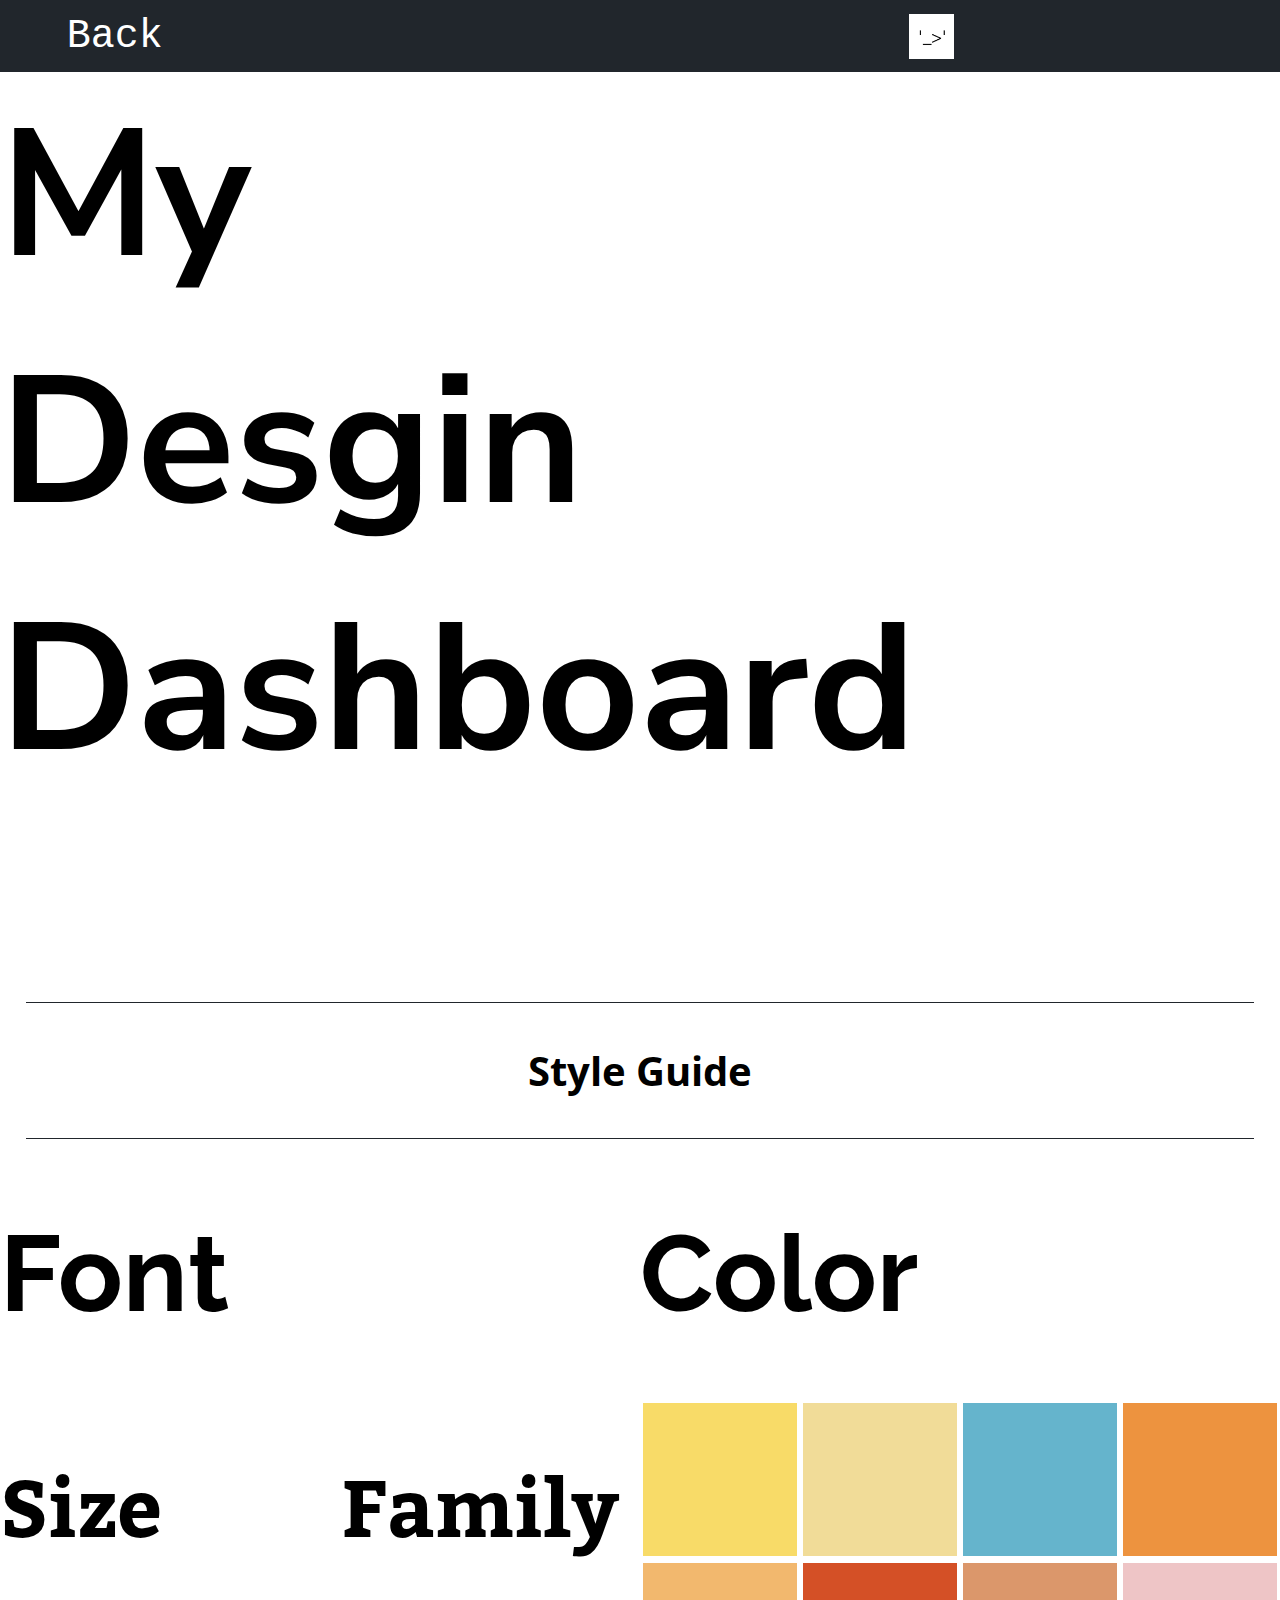
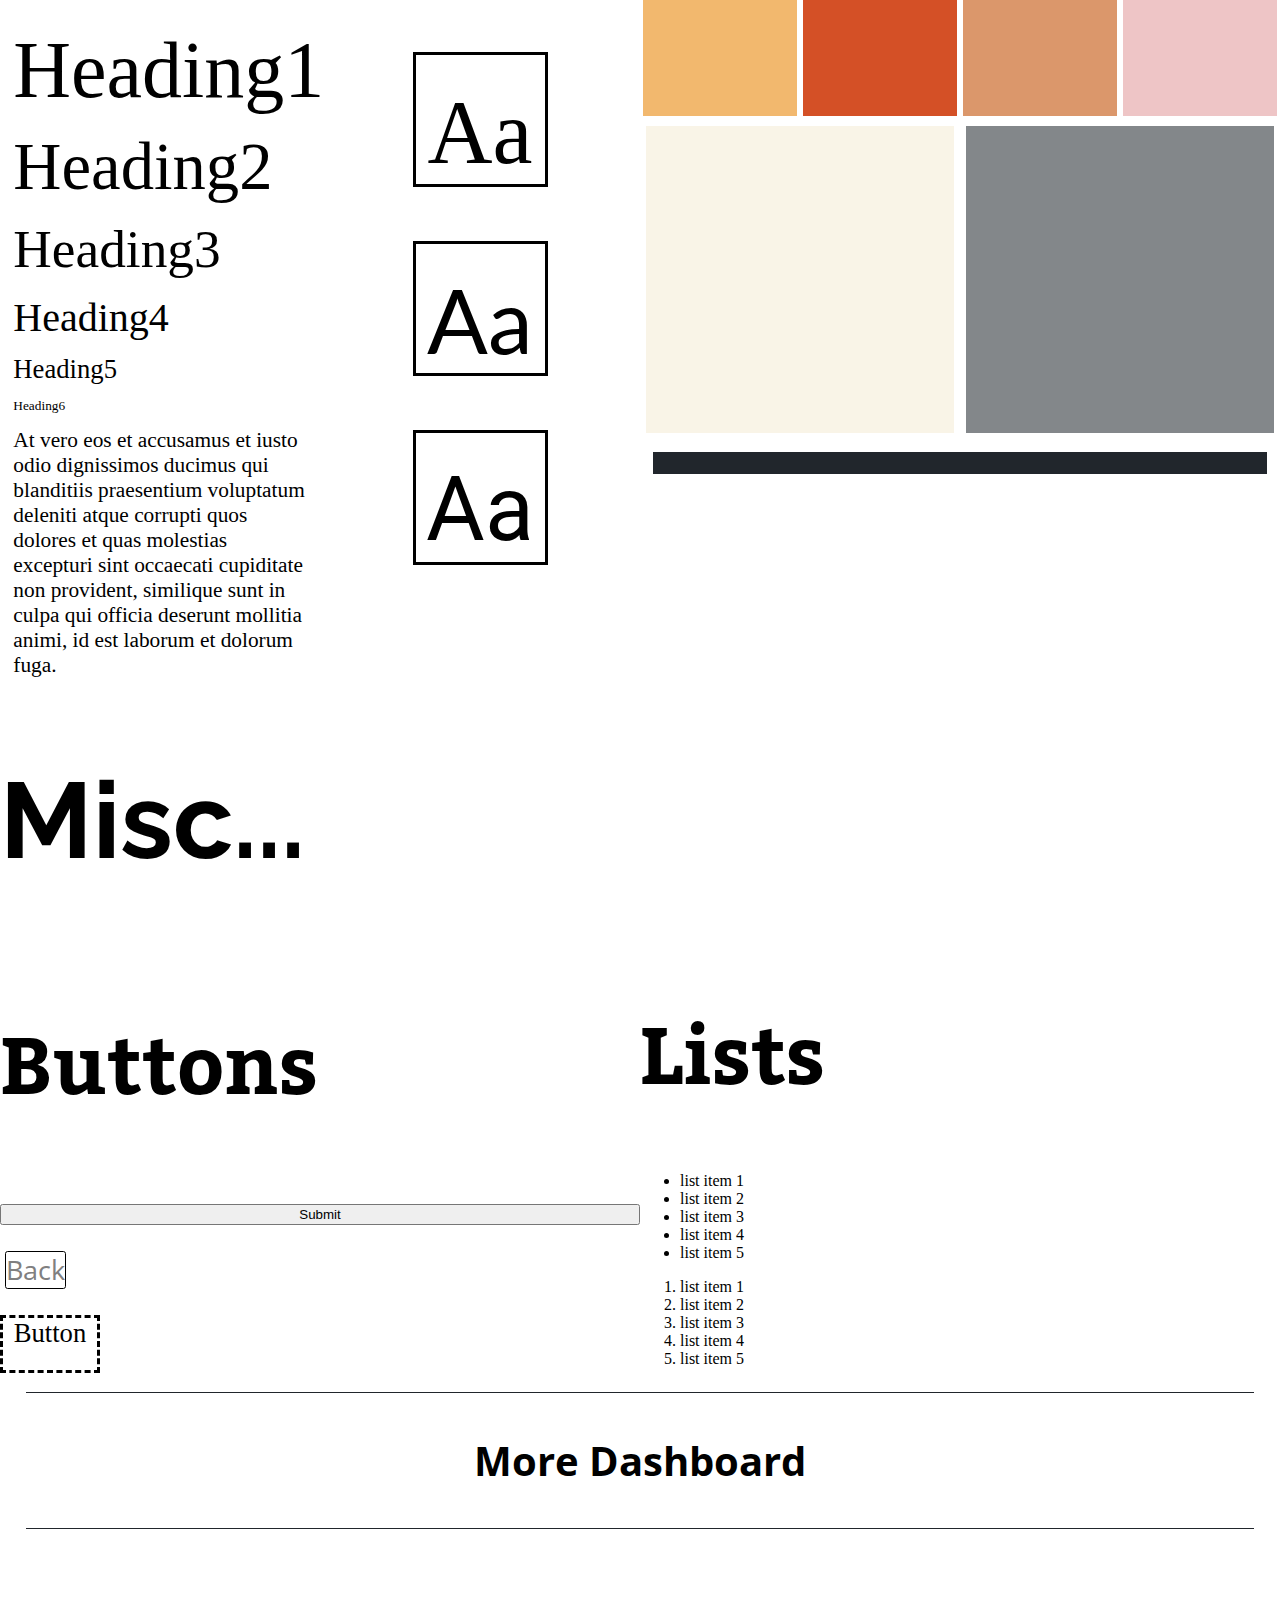
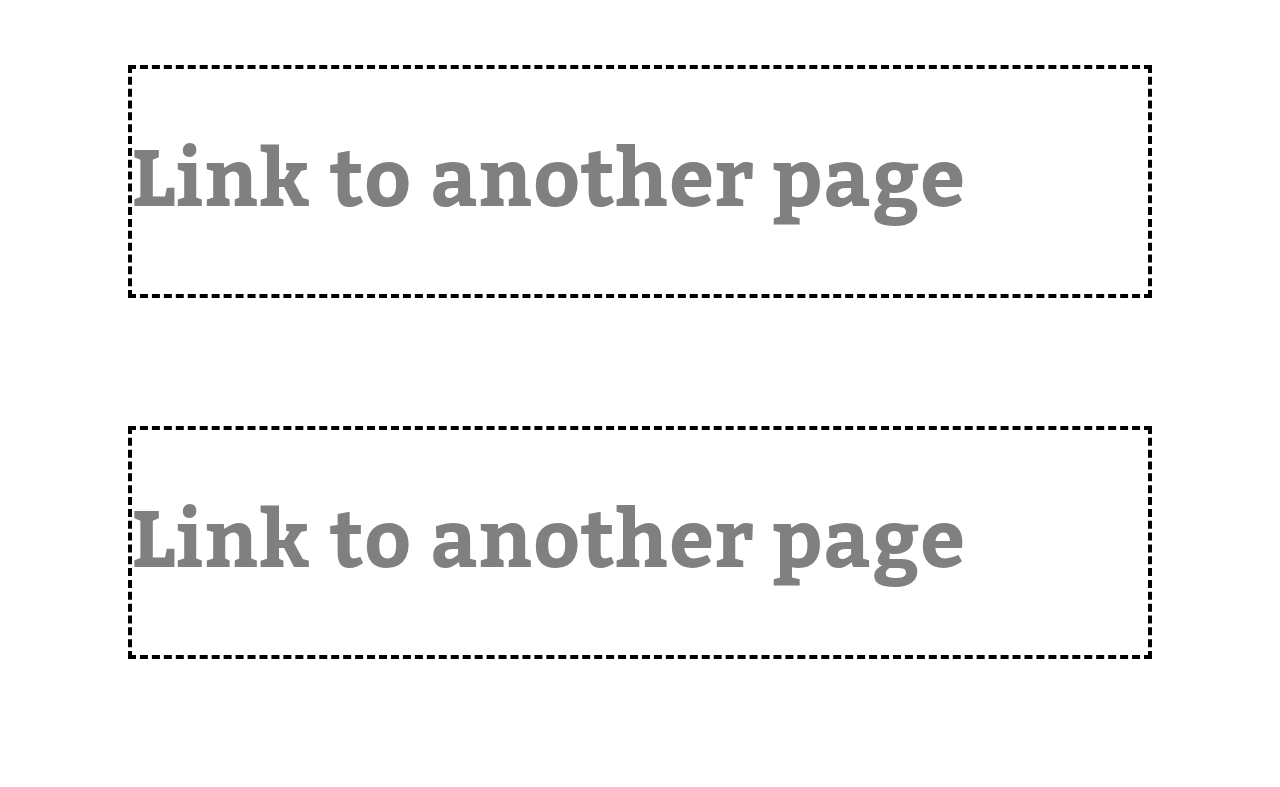
==== commit ab4ff9b0: "temp save" ====
--- a/index.html
+++ b/index.html
@@ -31,7 +31,7 @@
 
     </div>
 
-    <p>----------------------------------------</p>
+    <hr>
 
     <h2 style = "text-align: center;">Style Guide</h2>
     <hr></hr>
@@ -130,6 +130,10 @@
             <a href="#">Back</a>
           </div>
 
+          <div id="b02">
+            <p>Button</p>
+          </div>
+
         </div>
 
         <div class="list">
@@ -157,7 +161,7 @@
 
     </div>
 
-
+    <hr>
 
     <h2 style = "text-align: center;">More Dashboard</h2>
 
@@ -169,7 +173,7 @@
         <h4 style = "color: grey">Link to another page</h4>
       </div>
 
-      <div id="b02">
+      <div id="b01">
         <h4 style = "color: grey">Link to another page</h4>
       </div>
 
--- a/css/style.css
+++ b/css/style.css
@@ -26,6 +26,7 @@
   margin-bottom: 0.8em;
   font-family: "Open Sans"
 }
+
 
 
 
@@ -125,6 +126,11 @@
   background-image: url("static/emoji.jpg")
 }
 
+
+.title{
+  margin-bottom: 20vh;
+}
+
 .curr {
   display: grid;
   grid-template-columns: 50vw 50vw;
@@ -240,7 +246,7 @@
 .platter div span{
   opacity: 0;
   transition-duration: 0.5s;
-  font-family: sans-serif;
+  font-family: "Roboto";
   font-size: 14pt;
   text-transform: uppercase;
 
@@ -335,6 +341,10 @@
 }
 
 .button {
+  display: flex;
+  flex-wrap: wrap;
+  flex-direction: column;
+  justify-content: space-around;
   grid-column: 1 / 2;
   grid-row: 2/ 3;
 
@@ -345,6 +355,32 @@
   grid-row: 2 / 3;
 }
 
+
+#b02{
+  display: flex;
+  flex-direction: column;
+  width: 100px;
+  height: 58px;
+  border: 3px dashed black;
+  transition-duration: 0.3s;
+
+}
+
+#b02:hover{
+  display: flex;
+  transform: scale(0.98);
+  border-radius: 5px;
+  border: 2px solid black;
+  transition-duration: 0.3s;
+}
+
+#b02 > p{
+  margin: 0;
+  font-size: 20pt;
+  text-align: center;
+  justify-content: center;
+  align-items: center;
+}
 
 
 
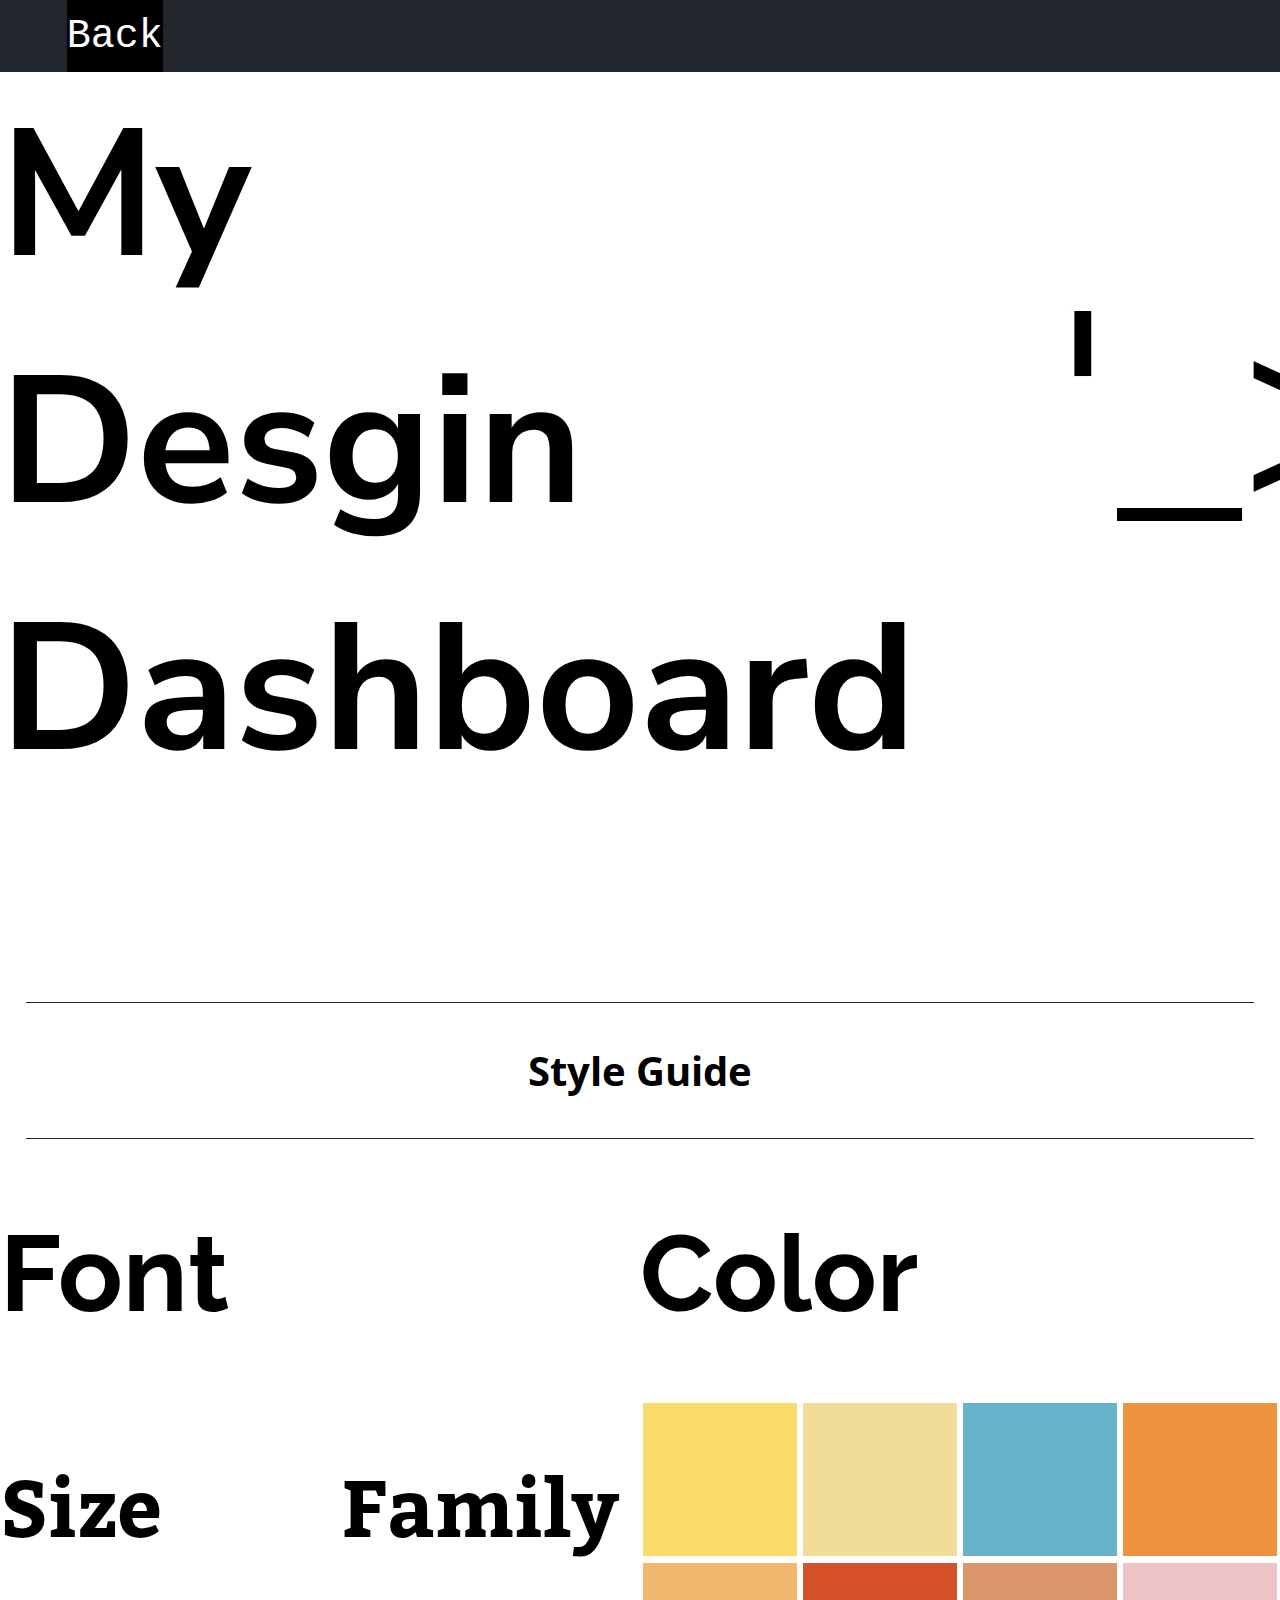
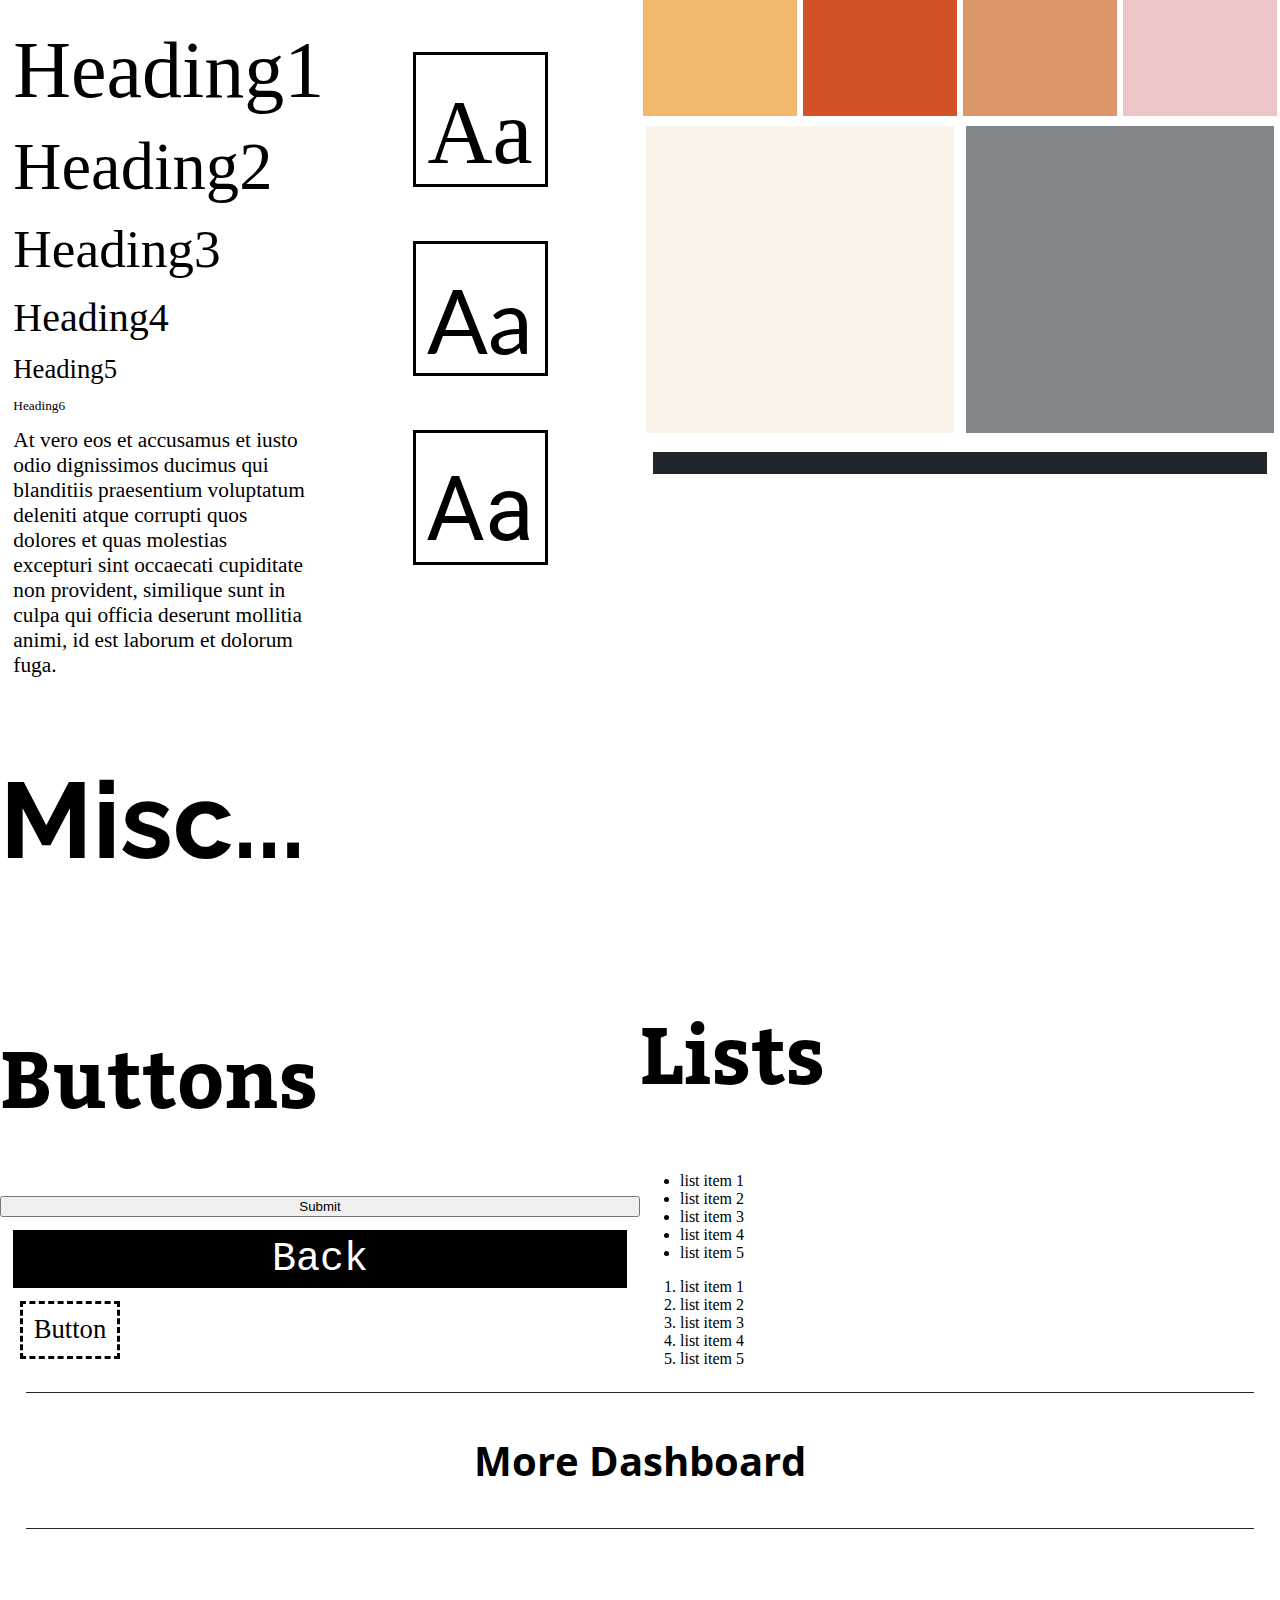
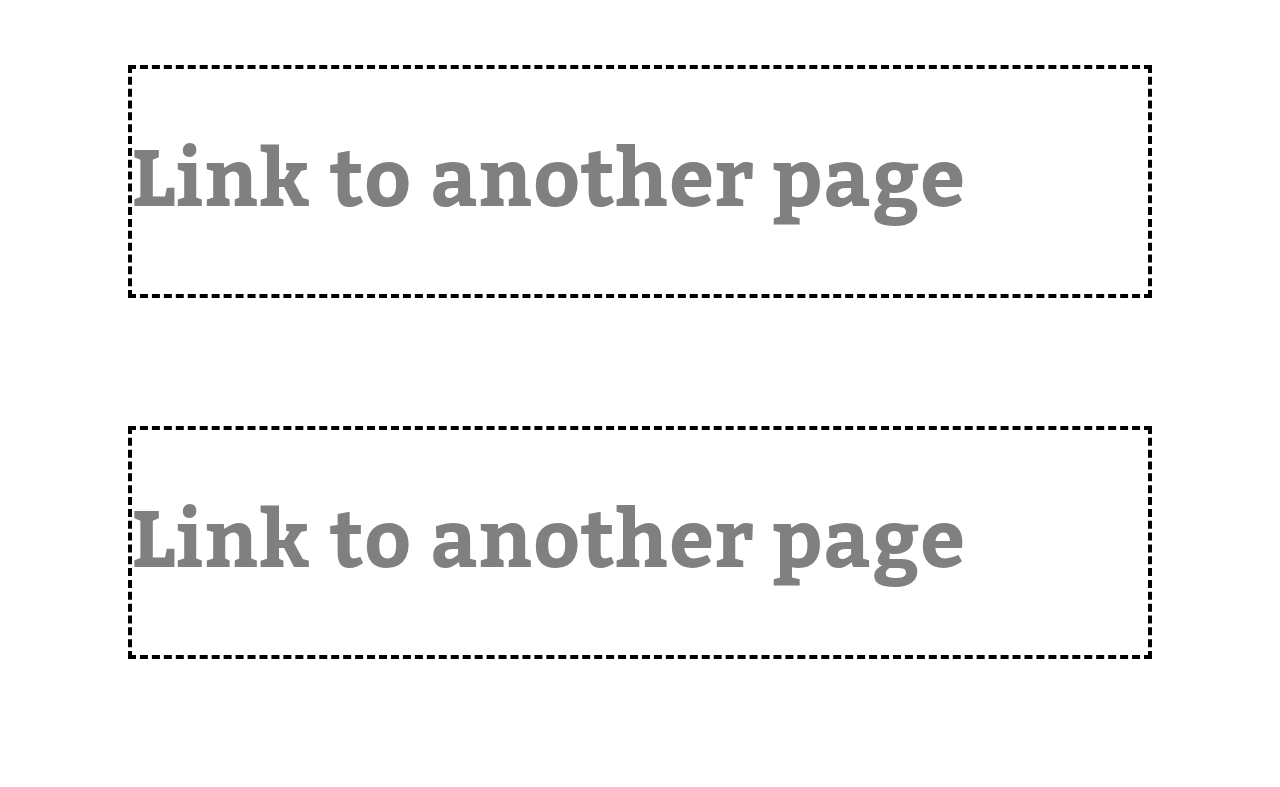
==== commit 40026f7c: "final ver" ====
--- a/index.html
+++ b/index.html
@@ -15,20 +15,23 @@
 
         <div class="back">
           <a href="#">Back</a>
-
-        </div>
+        </div>
+
+      </div>
+
+
+
+    </div>
+
+    <div class="title">
+      <div>
+        <h1>My</h1>
+        <h1>Desgin</h1>
+        <h1>Dashboard</h1>
 
       </div>
 
       <img src="static/emoji.jpg" alt="">
-
-    </div>
-
-    <div class="title">
-      <h1>My</h1>
-      <h1>Desgin</h1>
-      <h1>Dashboard</h1>
-
     </div>
 
     <hr>
@@ -126,12 +129,12 @@
         <div class="button">
           <h4>Buttons</h4>
           <button type="button" name="button">Submit</button>
-          <div class="navButton">
+          <div id="back">
             <a href="#">Back</a>
           </div>
 
           <div id="b02">
-            <p>Button</p>
+            <span>Button</span>
           </div>
 
         </div>
--- a/css/style.css
+++ b/css/style.css
@@ -70,6 +70,7 @@
   align-items: center;
   font-size: 30pt;
   font-family: monospace;
+  background-color: black;
   color: white;
   text-decoration: none;
   margin-left: 50pt;
@@ -128,7 +129,22 @@
 
 
 .title{
+  display: flex;
+  flex-direction: row;
+  justify-content: space-between;
   margin-bottom: 20vh;
+}
+
+
+.title img{
+  align-self: flex-start;
+  height: 100%;
+  margin: 0;
+
+
+}
+.title img:hover{
+  border: 1px black solid;
 }
 
 .curr {
@@ -344,7 +360,7 @@
   display: flex;
   flex-wrap: wrap;
   flex-direction: column;
-  justify-content: space-around;
+  justify-content: center;
   grid-column: 1 / 2;
   grid-row: 2/ 3;
 
@@ -355,14 +371,53 @@
   grid-row: 2 / 3;
 }
 
+#back{
+  transition-duration: 0.5s;
+  margin: 2%;
+  display:flex;
+
+  height: 58px;
+  justify-content: center;
+  align-items: center;
+  background-color: black;
+
+
+}
+
+#back a{
+  display: block;
+  font-size: 30pt;
+  font-family: monospace;
+  color: white;
+}
+
+#back:hover{
+  transition-duration: 0.5s;
+  background-color: white;
+  color: black;
+  transform: scaleX(0.8);
+
+
+
+}
+
+#back a:hover{
+  color: black;
+  transform: scaleX(1.25);
+}
+
+
 
 #b02{
   display: flex;
   flex-direction: column;
   width: 100px;
   height: 58px;
+  margin-left: 20px;
   border: 3px dashed black;
   transition-duration: 0.3s;
+  justify-content: center;
+  align-items: center;
 
 }
 
@@ -374,12 +429,11 @@
   transition-duration: 0.3s;
 }
 
-#b02 > p{
+#b02 > span{
   margin: 0;
   font-size: 20pt;
   text-align: center;
-  justify-content: center;
-  align-items: center;
+
 }
 
 
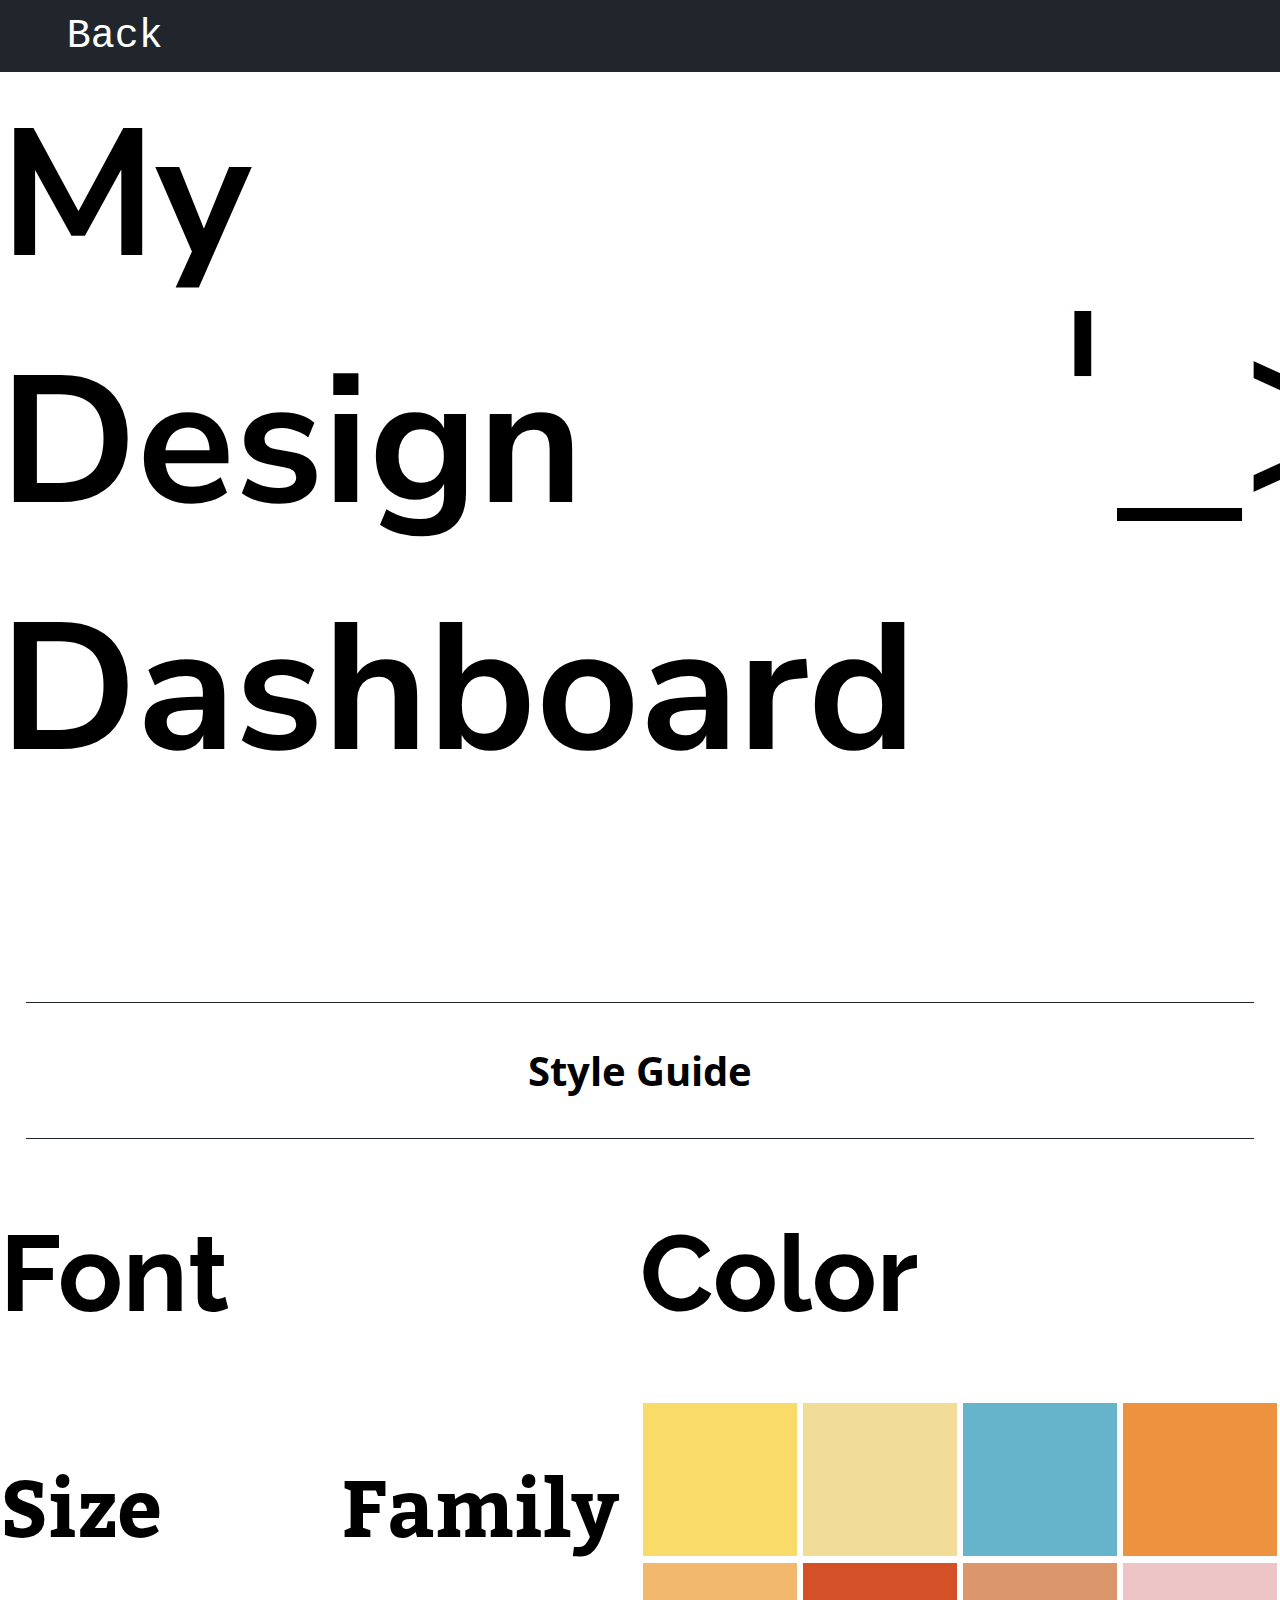
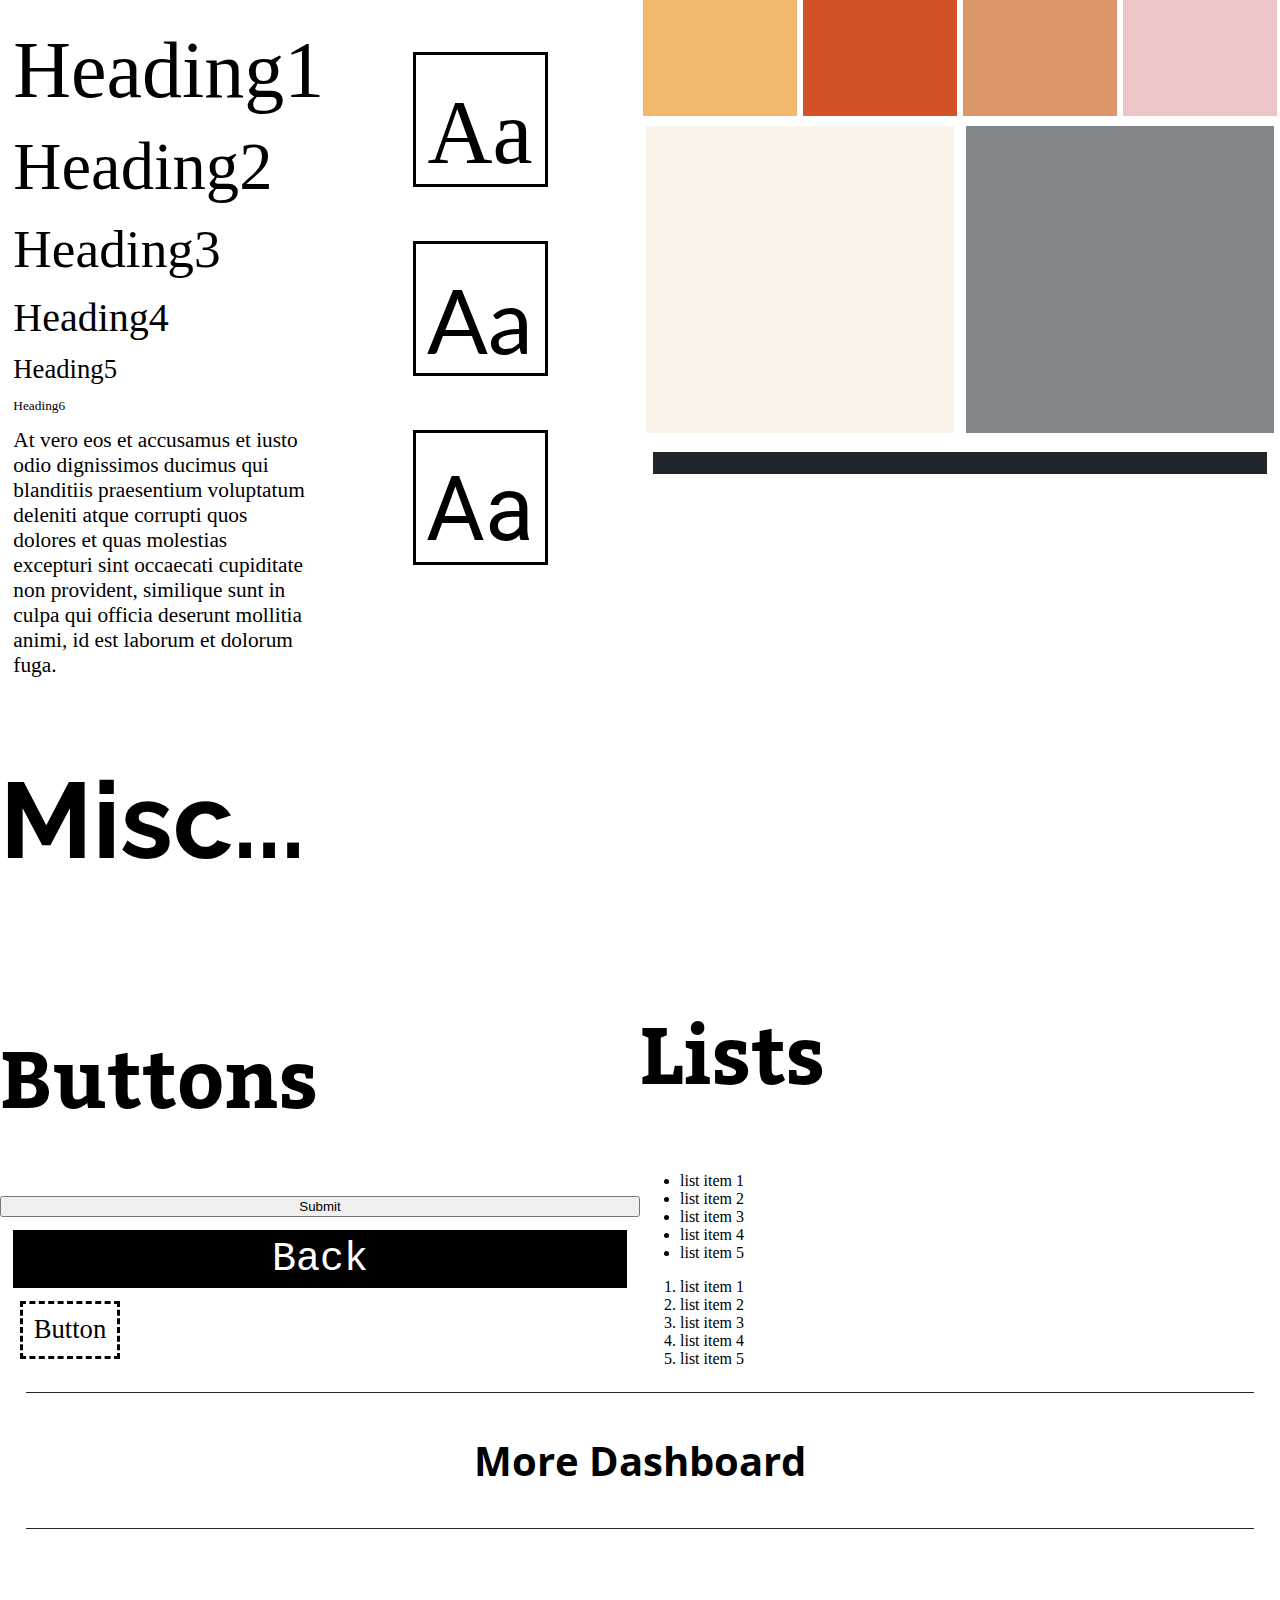
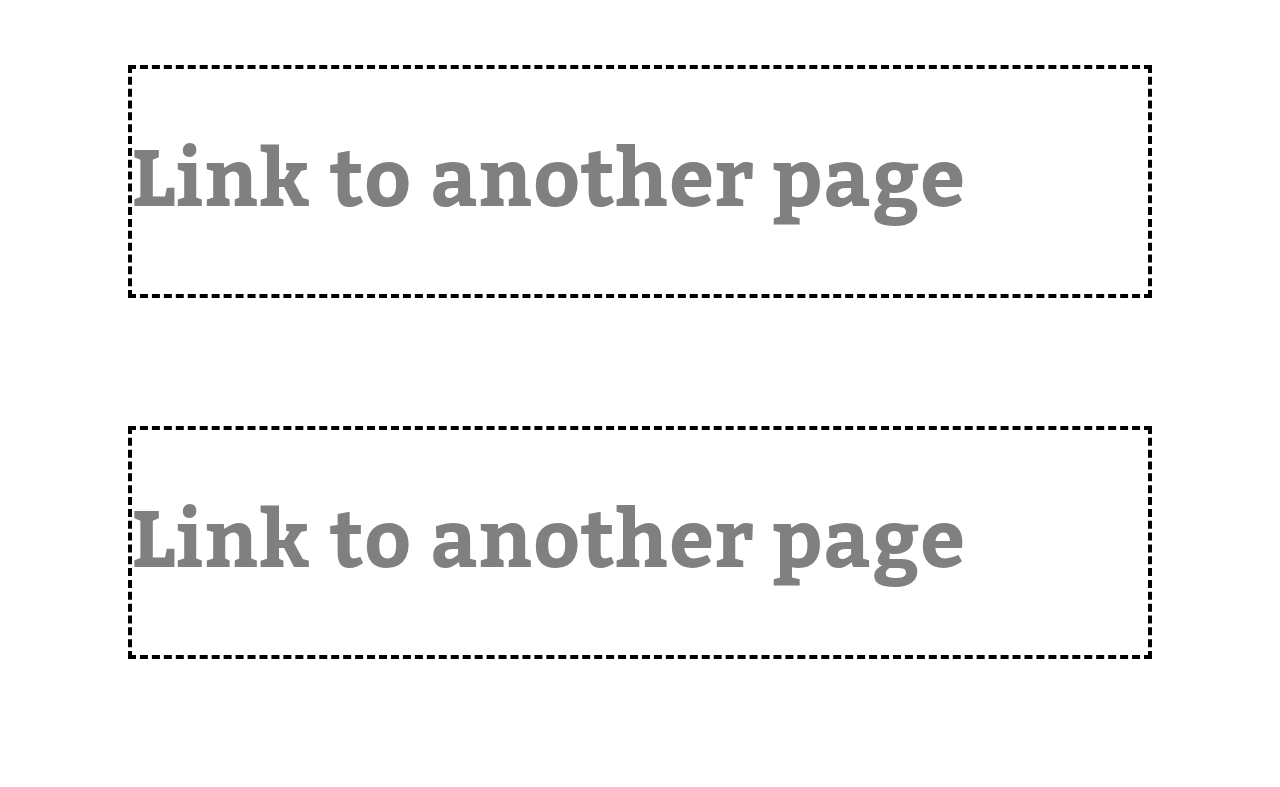
==== commit 4ae2b459: "spelling fix" ====
--- a/index.html
+++ b/index.html
@@ -26,7 +26,7 @@
     <div class="title">
       <div>
         <h1>My</h1>
-        <h1>Desgin</h1>
+        <h1>Design</h1>
         <h1>Dashboard</h1>
 
       </div>
--- a/css/style.css
+++ b/css/style.css
@@ -70,7 +70,7 @@
   align-items: center;
   font-size: 30pt;
   font-family: monospace;
-  background-color: black;
+  background-color: #21262C;
   color: white;
   text-decoration: none;
   margin-left: 50pt;
@@ -142,9 +142,6 @@
   margin: 0;
 
 
-}
-.title img:hover{
-  border: 1px black solid;
 }
 
 .curr {
